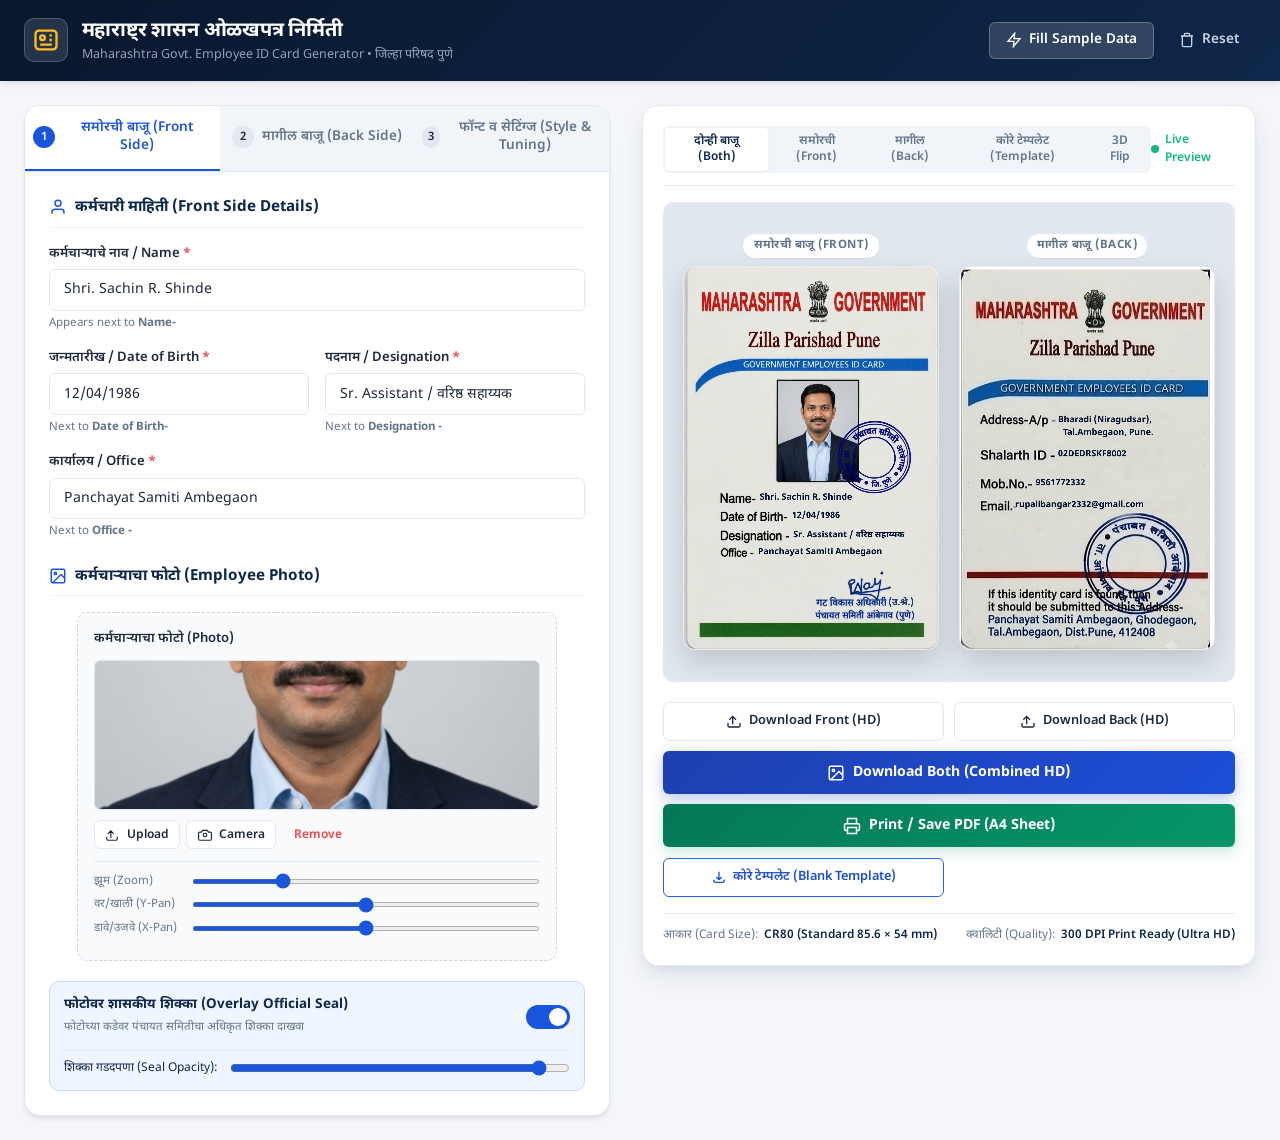
==== index.html @ cd735592 "Initial commit: Maharashtra Govt Employee ID Card Generator" ====
<!DOCTYPE html>
<html lang="mr">
<head>
  <meta charset="UTF-8">
  <meta name="viewport" content="width=device-width, initial-scale=1.0">
  <title>महाराष्ट्र शासन - ओळखपत्र जनरेटर | Maharashtra Govt ID Card Maker</title>
  <meta name="description" content="महाराष्ट्र शासन व जिल्हा परिषद पुणे कर्मचारी ओळखपत्र निर्मिती पोर्टल - Create, customize and print Maharashtra Government Employee ID Cards.">
  
  <!-- Google Fonts: Inter, Poppins, Noto Sans Devanagari -->
  <link rel="preconnect" href="https://fonts.googleapis.com">
  <link rel="preconnect" href="https://fonts.gstatic.com" crossorigin>
  <link href="https://fonts.googleapis.com/css2?family=Inter:wght@400;500;600;700&family=Noto+Sans+Devanagari:wght@400;500;600;700&family=Poppins:wght@500;600;700&family=Roboto:wght@400;500;700&display=swap" rel="stylesheet">
  
  <link rel="stylesheet" href="style.css?v=1027">
</head>
<body>
  <!-- Header / Navigation Bar -->
  <header class="app-header">
    <div class="header-container">
      <div class="brand">
        <div class="brand-emblem">
          <svg viewBox="0 0 24 24" width="28" height="28" fill="none" stroke="currentColor" stroke-width="2">
            <rect x="3" y="4" width="18" height="16" rx="3" />
            <circle cx="9" cy="10" r="2" />
            <path d="M15 8h2M15 12h2M7 16h10" />
          </svg>
        </div>
        <div class="brand-text">
          <h1>महाराष्ट्र शासन ओळखपत्र निर्मिती</h1>
          <span class="brand-subtitle">Maharashtra Govt. Employee ID Card Generator • जिल्हा परिषद पुणे</span>
        </div>
      </div>
      <div class="header-actions">
        <button id="btnFillSample" class="btn btn-secondary" title="नमुना माहिती भरा">
          <svg viewBox="0 0 24 24" width="16" height="16" fill="none" stroke="currentColor" stroke-width="2">
            <path d="M13 2L3 14h9l-1 8 10-12h-9l1-8z"/>
          </svg>
          <span>Fill Sample Data</span>
        </button>
        <button id="btnClearForm" class="btn btn-ghost" title="फॉर्म रिकामा करा">
          <svg viewBox="0 0 24 24" width="16" height="16" fill="none" stroke="currentColor" stroke-width="2">
            <path d="M3 6h18M19 6v14a2 2 0 01-2 2H7a2 2 0 01-2-2V6m3 0V4a2 2 0 012-2h4a2 2 0 012 2v2"/>
          </svg>
          <span>Reset</span>
        </button>
      </div>
    </div>
  </header>

  <!-- Main Workspace Layout -->
  <main class="main-layout">
    <!-- Left Column: Interactive Form Controls -->
    <section class="form-panel">
      <div class="form-container">
        
        <!-- Navigation Tabs for Form Sections -->
        <div class="tabs-nav">
          <button class="tab-btn active" data-tab="front-tab">
            <span class="tab-step">1</span>
            <span class="tab-label">समोरची बाजू (Front Side)</span>
          </button>
          <button class="tab-btn" data-tab="back-tab">
            <span class="tab-step">2</span>
            <span class="tab-label">मागील बाजू (Back Side)</span>
          </button>
          <button class="tab-btn" data-tab="style-tab">
            <span class="tab-step">3</span>
            <span class="tab-label">फॉन्ट व सेटिंग्ज (Style & Tuning)</span>
          </button>
        </div>

        <form id="idCardForm" autocomplete="off" onsubmit="return false;">
          
          <!-- TAB 1: FRONT SIDE DETAILS -->
          <div id="front-tab" class="tab-content active">
            <div class="section-card">
              <h3 class="section-title">
                <svg viewBox="0 0 24 24" width="18" height="18" fill="none" stroke="currentColor" stroke-width="2"><path d="M20 21v-2a4 4 0 00-4-4H8a4 4 0 00-4 4v2"/><circle cx="12" cy="7" r="4"/></svg>
                कर्मचारी माहिती (Front Side Details)
              </h3>
              
              <div class="form-group">
                <label for="employeeName">कर्मचाऱ्याचे नाव / Name <span class="required">*</span></label>
                <div class="input-wrapper">
                  <input type="text" id="employeeName" placeholder="उदा. Shri. Rajesh K. Patil किंवा श्री. राजेश के. पाटील" required>
                </div>
                <span class="help-text">Appears next to <strong>Name-</strong></span>
              </div>

              <div class="form-row">
                <div class="form-group col-half">
                  <label for="dob">जन्मतारीख / Date of Birth <span class="required">*</span></label>
                  <div class="input-wrapper">
                    <input type="text" id="dob" placeholder="उदा. 15/08/1985">
                  </div>
                  <span class="help-text">Next to <strong>Date of Birth-</strong></span>
                </div>
                <div class="form-group col-half">
                  <label for="designation">पदनाम / Designation <span class="required">*</span></label>
                  <div class="input-wrapper">
                    <input type="text" id="designation" list="designationList" placeholder="उदा. Sr. Assistant / वरिष्ठ सहाय्यक">
                    <datalist id="designationList">
                      <option value="Senior Assistant / वरिष्ठ सहाय्यक">
                      <option value="Junior Assistant / कनिष्ठ सहाय्यक">
                      <option value="Clerk-Typist / लिपिक-टंकलेखक">
                      <option value="Primary Teacher / प्राथमिक शिक्षक">
                      <option value="Headmaster / मुख्याध्यापक">
                      <option value="Gramsevak / ग्रामसेवक">
                      <option value="Extension Officer / विस्तार अधिकारी">
                      <option value="Kendrapramukh / केंद्रप्रमुख">
                      <option value="Health Worker / आरोग्य सेवक">
                      <option value="Peon / शिपाई">
                    </datalist>
                  </div>
                  <span class="help-text">Next to <strong>Designation -</strong></span>
                </div>
              </div>

              <div class="form-group">
                <label for="office">कार्यालय / Office <span class="required">*</span></label>
                <div class="input-wrapper">
                  <input type="text" id="office" list="officeList" placeholder="उदा. Panchayat Samiti Ambegaon">
                  <datalist id="officeList">
                    <option value="Panchayat Samiti Ambegaon">
                    <option value="पंचायत समिती आंबेगाव (पुणे)">
                    <option value="Zilla Parishad Pune">
                    <option value="जिल्हा परिषद पुणे">
                    <option value="Panchayat Samiti Junnar">
                    <option value="Panchayat Samiti Khed">
                    <option value="Panchayat Samiti Shirur">
                    <option value="Panchayat Samiti Haveli">
                    <option value="Panchayat Samiti Baramati">
                  </datalist>
                </div>
                <span class="help-text">Next to <strong>Office -</strong></span>
              </div>
            </div>

            <!-- Photo & Signature Upload Section -->
            <div class="section-card">
              <h3 class="section-title">
                <svg viewBox="0 0 24 24" width="18" height="18" fill="none" stroke="currentColor" stroke-width="2"><rect x="3" y="3" width="18" height="18" rx="2"/><circle cx="8.5" cy="8.5" r="1.5"/><path d="M21 15l-5-5L5 21"/></svg>
                कर्मचाऱ्याचा फोटो (Employee Photo)
              </h3>

              <div class="media-grid single-item">
                <!-- Employee Photo -->
                <div class="media-box">
                  <div class="media-label">कर्मचाऱ्याचा फोटो (Photo)</div>
                  <div class="photo-preview-box" id="photoDropArea">
                    <img id="photoPreviewImg" src="assets/sample_photo.jpg" alt="Preview Photo">
                    <div class="photo-overlay-prompt">
                      <span>क्लिक करा किंवा फोटो ड्रॅग करा</span>
                    </div>
                  </div>
                  <input type="file" id="photoInput" accept="image/*" class="file-input-hidden">
                  
                  <div class="photo-action-buttons">
                    <button type="button" class="btn btn-xs btn-outline" id="btnUploadPhoto">
                      <svg viewBox="0 0 24 24" width="14" height="14" fill="none" stroke="currentColor" stroke-width="2"><path d="M21 15v4a2 2 0 01-2 2H5a2 2 0 01-2-2v-4m12-5l-5-5-5 5m5-5v12"/></svg>
                      Upload
                    </button>
                    <button type="button" class="btn btn-xs btn-outline" id="btnWebcam">
                      <svg viewBox="0 0 24 24" width="14" height="14" fill="none" stroke="currentColor" stroke-width="2"><circle cx="12" cy="12" r="3"/><path d="M3 7h3l2-3h8l2 3h3a2 2 0 012 2v10a2 2 0 01-2 2H3a2 2 0 01-2-2V9a2 2 0 012-2z"/></svg>
                      Camera
                    </button>
                    <button type="button" class="btn btn-xs btn-ghost text-danger" id="btnRemovePhoto">Remove</button>
                  </div>

                  <!-- Photo Adjustment Controls -->
                  <div class="photo-controls">
                    <div class="control-row">
                      <span class="control-label">झूम (Zoom)</span>
                      <input type="range" id="photoScale" min="0.5" max="2.5" step="0.05" value="1">
                    </div>
                    <div class="control-row">
                      <span class="control-label">वर/खाली (Y-Pan)</span>
                      <input type="range" id="photoOffsetY" min="-80" max="80" step="1" value="0">
                    </div>
                    <div class="control-row">
                      <span class="control-label">डावे/उजवे (X-Pan)</span>
                      <input type="range" id="photoOffsetX" min="-80" max="80" step="1" value="0">
                    </div>
                  </div>
                </div>

                <!-- Hidden Employee Signature Box (Disabled per user requirement) -->
                <div class="media-box" id="sigMediaBox" style="display: none;">
                  <div class="media-label">कर्मचाऱ्याची स्वाक्षरी (Signature)</div>
                  <div class="sig-mode-switch">
                    <button type="button" class="sig-mode-btn active" data-sig-mode="draw">हस्ताक्षर काढा (Draw)</button>
                    <button type="button" class="sig-mode-btn" data-sig-mode="upload">फाइल अपलोड (Upload)</button>
                  </div>
                  <div id="sigDrawContainer" class="sig-container">
                    <canvas id="sigCanvas" width="240" height="90"></canvas>
                    <div class="sig-tools">
                      <button type="button" class="btn btn-xs btn-ghost" id="btnClearSig">Clear</button>
                      <div class="color-dots">
                        <button type="button" class="color-dot active" data-color="#00186b" style="background:#00186b" title="Blue Ink"></button>
                        <button type="button" class="color-dot" data-color="#000000" style="background:#000000" title="Black Ink"></button>
                      </div>
                    </div>
                  </div>
                  <div id="sigUploadContainer" class="sig-container" style="display: none;">
                    <div class="sig-upload-box" id="sigDropArea">
                      <img id="sigPreviewImg" src="" alt="Signature Preview">
                      <span id="sigUploadPrompt">स्वाक्षरी फोटो निवडा</span>
                    </div>
                    <input type="file" id="sigInput" accept="image/*" class="file-input-hidden">
                    <button type="button" class="btn btn-xs btn-outline btn-full" id="btnUploadSigFile">फाइल निवडा</button>
                    <label style="display:flex;align-items:center;gap:6px;font-size:0.75rem;margin-top:6px;cursor:pointer;">
                      <input type="checkbox" id="removeSigBg" checked>
                      <span>पांढरी पार्श्वभूमी काढा (Transparent Ink)</span>
                    </label>
                  </div>
                </div>
              </div>

              <!-- Official Stamp Overlay Control -->
              <div class="stamp-toggle-card">
                <div class="switch-row">
                  <div class="switch-info">
                    <strong>फोटोवर शासकीय शिक्का (Overlay Official Seal)</strong>
                    <span>फोटोच्या कडेवर पंचायत समितीचा अधिकृत शिक्का दाखवा</span>
                  </div>
                  <label class="switch">
                    <input type="checkbox" id="toggleStamp" checked>
                    <span class="slider round"></span>
                  </label>
                </div>
                <div class="stamp-opacity-row" id="stampOpacityRow">
                  <span>शिक्का गडदपणा (Seal Opacity):</span>
                  <input type="range" id="stampOpacity" min="0.3" max="1" step="0.05" value="0.95">
                </div>
              </div>

            </div>
          </div>

          <!-- TAB 2: BACK SIDE DETAILS -->
          <div id="back-tab" class="tab-content">
            <div class="section-card">
              <h3 class="section-title">
                <svg viewBox="0 0 24 24" width="18" height="18" fill="none" stroke="currentColor" stroke-width="2"><path d="M21 10c0 7-9 13-9 13s-9-6-9-13a9 9 0 0118 0z"/><circle cx="12" cy="10" r="3"/></svg>
                मागील बाजूची माहिती (Back Side Details)
              </h3>

              <div class="form-group">
                <label for="addressLine1">पत्ता ओळ १ / Address Line 1 <span class="required">*</span></label>
                <div class="input-wrapper">
                  <input type="text" id="addressLine1" placeholder="उदा. Bharadi (Niragudsar),">
                </div>
                <span class="help-text">Placed next to <strong>Address-A/p -</strong></span>
              </div>

              <div class="form-group">
                <label for="addressLine2">पत्ता ओळ २ / Address Line 2 (Optional)</label>
                <div class="input-wrapper">
                  <input type="text" id="addressLine2" placeholder="उदा. Tal.Ambegaon, Pune.">
                </div>
                <span class="help-text">Second line under address</span>
              </div>

              <div class="form-group">
                <label for="shalarthId">शालार्थ आयडी / Shalarth ID <span class="required">*</span></label>
                <div class="input-wrapper">
                  <input type="text" id="shalarthId" placeholder="उदा. DTEZP001234 किंवा 02EDU01923" style="text-transform:uppercase;">
                </div>
                <span class="help-text">Placed next to <strong>Shalarth ID -</strong></span>
              </div>

              <div class="form-row">
                <div class="form-group col-half">
                  <label for="mobileNo">मोबाईल क्रमांक / Mob. No. <span class="required">*</span></label>
                  <div class="input-wrapper">
                    <input type="tel" id="mobileNo" placeholder="उदा. 9876543210" maxlength="15">
                  </div>
                  <span class="help-text">Placed next to <strong>Mob.No.-</strong></span>
                </div>
                <div class="form-group col-half">
                  <label for="email">ई-मेल आयडी / Email <span class="required">*</span></label>
                  <div class="input-wrapper">
                    <input type="email" id="email" placeholder="उदा. rajesh.patil@zp.gov.in">
                  </div>
                  <span class="help-text">Placed next to <strong>Email.-</strong></span>
                </div>
              </div>

              <div class="info-alert">
                <svg viewBox="0 0 24 24" width="18" height="18" fill="none" stroke="currentColor" stroke-width="2"><circle cx="12" cy="12" r="10"/><path d="M12 16v-4m0-4h.01"/></svg>
                <div>
                  <strong>टीप (Notice):</strong> खालील पत्ता मूळ टेम्पलेटवर आधीपासून छापलेला आहे:
                  <div class="sub-text">"Panchayat Samiti Ambegaon, Ghodegaon, Tal.Ambegaon, Dist.Pune, 412408"</div>
                </div>
              </div>
            </div>
          </div>

          <!-- TAB 3: STYLING & POSITION TUNING -->
          <div id="style-tab" class="tab-content">
            <div class="section-card">
              <h3 class="section-title">
                <svg viewBox="0 0 24 24" width="18" height="18" fill="none" stroke="currentColor" stroke-width="2"><path d="M12 20h9M16.5 3.5a2.121 2.121 0 013 3L7 19l-4 1 1-4L16.5 3.5z"/></svg>
                अक्षर व फॉन्ट सेटिंग्ज (Typography & Styling)
              </h3>

              <div class="form-row">
                <div class="form-group col-half">
                  <label for="fontFamilySelect">फॉन्ट (Font Family)</label>
                  <select id="fontFamilySelect">
                    <option value="'Noto Sans Devanagari', Arial, sans-serif" selected>Noto Sans Devanagari (सर्वोत्तम मराठी/इंग्रजी)</option>
                    <option value="Arial, sans-serif">Arial (इंग्रजी)</option>
                    <option value="'Roboto', sans-serif">Roboto (स्वच्छ व आधुनिक)</option>
                    <option value="'Poppins', sans-serif">Poppins (ठळक व सुबक)</option>
                  </select>
                </div>
                <div class="form-group col-half">
                  <label for="fontWeightSelect">फॉन्ट जाडी (Font Weight)</label>
                  <select id="fontWeightSelect">
                    <option value="bold" selected>Bold (ठळक - 700)</option>
                    <option value="600">Semi-Bold (मध्यम - 600)</option>
                    <option value="normal">Normal (सामान्य - 400)</option>
                  </select>
                </div>
              </div>

              <div class="form-row">
                <div class="form-group col-half">
                  <label for="textColor">मजकुराचा रंग (Text Color)</label>
                  <div class="color-picker-group">
                    <input type="color" id="textColor" value="#051433">
                    <div class="quick-colors">
                      <button type="button" class="btn-color-preset" data-color="#000000" style="background:#000000" title="Jet Black"></button>
                      <button type="button" class="btn-color-preset" data-color="#051433" style="background:#051433" title="Deep Official Navy"></button>
                      <button type="button" class="btn-color-preset" data-color="#003366" style="background:#003366" title="Dark Blue"></button>
                    </div>
                  </div>
                </div>
                <div class="form-group col-half">
                  <label for="globalFontSize">फॉन्ट आकार (Font Size)</label>
                  <div class="range-display-wrapper">
                    <input type="range" id="globalFontSize" min="24" max="48" step="1" value="35">
                    <span id="fontSizeDisplay">35px</span>
                  </div>
                </div>
              </div>
            </div>

            <!-- Fine-tune text coordinate offsets -->
            <div class="section-card">
              <h3 class="section-title">
                <svg viewBox="0 0 24 24" width="18" height="18" fill="none" stroke="currentColor" stroke-width="2"><path d="M5 9l-3 3 3 3M9 5l3-3 3 3M15 19l-3 3-3-3M19 9l3 3-3 3M2 12h20M12 2v20"/></svg>
                अचूक जागा जुळवणी (Fine-Tune Offsets)
              </h3>
              <p class="section-desc">समोरची बाजू (Front Side Positions):</p>
              
              <div class="tuning-grid">
                <div class="tuning-item">
                  <span class="tuning-label">नाव (Name) X / Y:</span>
                  <div class="tuning-sliders">
                    <input type="range" id="offset_name_x" min="200" max="420" value="305" title="X Position">
                    <input type="range" id="offset_name_y" min="880" max="980" value="928" title="Y Position">
                  </div>
                </div>
                <div class="tuning-item">
                  <span class="tuning-label">जन्मतारीख (DOB) X / Y:</span>
                  <div class="tuning-sliders">
                    <input type="range" id="offset_dob_x" min="340" max="520" value="435" title="X Position">
                    <input type="range" id="offset_dob_y" min="950" max="1050" value="1001" title="Y Position">
                  </div>
                </div>
                <div class="tuning-item">
                  <span class="tuning-label">पदनाम (Designation) X / Y:</span>
                  <div class="tuning-sliders">
                    <input type="range" id="offset_desig_x" min="340" max="520" value="440" title="X Position">
                    <input type="range" id="offset_desig_y" min="1030" max="1130" value="1079" title="Y Position">
                  </div>
                </div>
                <div class="tuning-item">
                  <span class="tuning-label">कार्यालय (Office) X / Y:</span>
                  <div class="tuning-sliders">
                    <input type="range" id="offset_office_x" min="200" max="420" value="298" title="X Position">
                    <input type="range" id="offset_office_y" min="1100" max="1200" value="1147" title="Y Position">
                  </div>
                </div>
              </div>

              <p class="section-desc" style="margin-top: 1rem;">मागील बाजू (Back Side Positions):</p>
              <div class="tuning-grid">
                <div class="tuning-item">
                  <span class="tuning-label">पत्ता १ (Addr 1) X / Y:</span>
                  <div class="tuning-sliders">
                    <input type="range" id="offset_addr1_x" min="300" max="500" value="395" title="X Position">
                    <input type="range" id="offset_addr1_y" min="550" max="670" value="617" title="Y Position">
                  </div>
                </div>
                <div class="tuning-item">
                  <span class="tuning-label">पत्ता २ (Addr 2) X / Y:</span>
                  <div class="tuning-sliders">
                    <input type="range" id="offset_addr2_x" min="300" max="500" value="415" title="X Position">
                    <input type="range" id="offset_addr2_y" min="610" max="730" value="668" title="Y Position">
                  </div>
                </div>
                <div class="tuning-item">
                  <span class="tuning-label">शालार्थ आयडी (Shalarth) X / Y:</span>
                  <div class="tuning-sliders">
                    <input type="range" id="offset_shalarth_x" min="300" max="500" value="395" title="X Position">
                    <input type="range" id="offset_shalarth_y" min="700" max="820" value="754" title="Y Position">
                  </div>
                </div>
                <div class="tuning-item">
                  <span class="tuning-label">मोबाईल (Mobile) X / Y:</span>
                  <div class="tuning-sliders">
                    <input type="range" id="offset_mobile_x" min="220" max="400" value="305" title="X Position">
                    <input type="range" id="offset_mobile_y" min="820" max="920" value="870" title="Y Position">
                  </div>
                </div>
                <div class="tuning-item">
                  <span class="tuning-label">ई-मेल (Email) X / Y:</span>
                  <div class="tuning-sliders">
                    <input type="range" id="offset_email_x" min="150" max="320" value="222" title="X Position">
                    <input type="range" id="offset_email_y" min="900" max="1010" value="958" title="Y Position">
                  </div>
                </div>
              </div>

              <div class="btn-row-right">
                <button type="button" class="btn btn-xs btn-ghost" id="btnResetOffsets">Reset All Offsets</button>
              </div>
            </div>

          </div>

        </form>

      </div>
    </section>

    <!-- Right Column: Live Interactive Card Preview & Download Actions -->
    <section class="preview-panel">
      <div class="preview-sticky-wrapper">
        
        <!-- Preview Navigation Toolbar -->
        <div class="preview-toolbar">
          <div class="view-switch-tabs">
            <button class="view-tab-btn active" data-view="both">दोन्ही बाजू (Both)</button>
            <button class="view-tab-btn" data-view="front">समोरची (Front)</button>
            <button class="view-tab-btn" data-view="back">मागील (Back)</button>
            <button class="view-tab-btn" data-view="template">कोरे टेम्पलेट (Template)</button>
            <button class="view-tab-btn" data-view="flip">3D Flip</button>
          </div>
          <div class="live-indicator">
            <span class="live-pulse"></span>
            <span>Live Preview</span>
          </div>
        </div>

        <!-- Card Preview Display Area -->
        <div class="card-display-area" id="cardDisplayArea">
          
          <!-- View 1: Both Cards Side by Side -->
          <div class="view-container both-cards active" id="viewBoth">
            <!-- Front Card Preview Wrapper -->
            <div class="id-card-wrapper">
              <div class="card-header-badge">समोरची बाजू (FRONT)</div>
              <div class="card-canvas-box">
                <canvas id="frontCanvas" width="1024" height="1535"></canvas>
              </div>
            </div>

            <!-- Back Card Preview Wrapper -->
            <div class="id-card-wrapper">
              <div class="card-header-badge">मागील बाजू (BACK)</div>
              <div class="card-canvas-box">
                <canvas id="backCanvas" width="1024" height="1535"></canvas>
              </div>
            </div>
          </div>

          <!-- View 2: Blank Template Preview -->
          <div class="view-container single-card" id="viewTemplate" style="display: none;">
            <div class="id-card-wrapper">
              <div class="card-header-badge">कोरे HD टेम्पलेट (BLANK FRONT TEMPLATE)</div>
              <div class="card-canvas-box">
                <canvas id="templateCanvas" width="1024" height="1535"></canvas>
              </div>
            </div>
          </div>

          <!-- View 3: 3D Flip Card Container -->
          <div class="flip-card-container" id="flipContainer" style="display: none;">
            <div class="flip-hint">कार्ड फिरवण्यासाठी क्लिक करा (Click card to flip)</div>
            <div class="flip-card-inner" id="flipCardInner">
              <div class="flip-card-front">
                <canvas id="flipFrontCanvas" width="1024" height="1535"></canvas>
              </div>
              <div class="flip-card-back">
                <canvas id="flipBackCanvas" width="1024" height="1535"></canvas>
              </div>
            </div>
          </div>

        </div>

        <!-- Download & Print Action Buttons Bar -->
        <div class="export-actions-bar">
          <div class="action-btn-group">
            <button id="btnDownloadFront" class="btn btn-action" title="समोरची बाजू डाऊनलोड करा">
              <svg viewBox="0 0 24 24" width="16" height="16" fill="none" stroke="currentColor" stroke-width="2"><path d="M21 15v4a2 2 0 01-2 2H5a2 2 0 01-2-2v-4m12-5l-5-5-5 5m5-5v12"/></svg>
              <span>Download Front (HD)</span>
            </button>
            <button id="btnDownloadBack" class="btn btn-action" title="मागील बाजू डाऊनलोड करा">
              <svg viewBox="0 0 24 24" width="16" height="16" fill="none" stroke="currentColor" stroke-width="2"><path d="M21 15v4a2 2 0 01-2 2H5a2 2 0 01-2-2v-4m12-5l-5-5-5 5m5-5v12"/></svg>
              <span>Download Back (HD)</span>
            </button>
            <button id="btnDownloadCombined" class="btn btn-action-primary" title="दोन्ही बाजू एकत्र डाऊनलोड करा">
              <svg viewBox="0 0 24 24" width="18" height="18" fill="none" stroke="currentColor" stroke-width="2"><rect x="3" y="3" width="18" height="18" rx="2"/><circle cx="8.5" cy="8.5" r="1.5"/><path d="M21 15l-5-5L5 21"/></svg>
              <span>Download Both (Combined HD)</span>
            </button>
            <button id="btnPrintCard" class="btn btn-action-print" title="प्रिंट किंवा PDF म्हणून सेव्ह करा">
              <svg viewBox="0 0 24 24" width="18" height="18" fill="none" stroke="currentColor" stroke-width="2"><path d="M6 9V2h12v7M6 18H4a2 2 0 01-2-2v-5a2 2 0 012-2h16a2 2 0 012 2v5a2 2 0 01-2 2h-2"/><rect x="6" y="14" width="12" height="8"/></svg>
              <span>Print / Save PDF (A4 Sheet)</span>
            </button>
            <button id="btnDownloadBlankTemplate" class="btn btn-action" style="border: 1.5px solid #2563eb; color: #1d4ed8; font-weight: 600;" title="कोरे HD टेम्पलेट डाऊनलोड करा">
              <svg viewBox="0 0 24 24" width="16" height="16" fill="none" stroke="currentColor" stroke-width="2"><path d="M4 16v1a3 3 0 003 3h10a3 3 0 003-3v-1m-4-4l-4 4m0 0l-4-4m4 4V4"/></svg>
              <span>कोरे टेम्पलेट (Blank Template)</span>
            </button>
          </div>
        </div>

        <!-- Specifications & Size Badge -->
        <div class="card-specs-bar">
          <div class="spec-item">
            <span class="spec-label">आकार (Card Size):</span>
            <span class="spec-val">CR80 (Standard 85.6 × 54 mm)</span>
          </div>
          <div class="spec-item">
            <span class="spec-label">क्वालिटी (Quality):</span>
            <span class="spec-val">300 DPI Print Ready (Ultra HD)</span>
          </div>
        </div>

      </div>
    </section>
  </main>

  <!-- Camera Modal for Snapping Live Webcam Photo -->
  <div class="modal" id="webcamModal">
    <div class="modal-dialog">
      <div class="modal-header">
        <h3>कॅमेऱ्यातून फोटो काढा (Capture Photo)</h3>
        <button type="button" class="btn-close" id="btnCloseCamera">&times;</button>
      </div>
      <div class="modal-body">
        <div class="webcam-viewport">
          <video id="webcamVideo" autoplay playsinline></video>
          <div class="webcam-crop-guide"></div>
        </div>
      </div>
      <div class="modal-footer">
        <button type="button" class="btn btn-secondary" id="btnCancelCamera">रद्द करा</button>
        <button type="button" class="btn btn-primary" id="btnCaptureSnap">
          <svg viewBox="0 0 24 24" width="16" height="16" fill="none" stroke="currentColor" stroke-width="2"><circle cx="12" cy="12" r="3"/><path d="M3 7h3l2-3h8l2 3h3a2 2 0 012 2v10a2 2 0 01-2 2H3a2 2 0 01-2-2V9a2 2 0 012-2z"/></svg>
          फोटो काढा (Capture)
        </button>
      </div>
    </div>
  </div>

  <!-- Print Sheet Layout (Hidden on Screen, Visible on Print) -->
  <div class="print-sheet-container" id="printSheet">
    <div class="print-page-guide">
      <div class="print-instruction">
        MAHARASHTRA GOVERNMENT - ZILLA PARISHAD PUNE EMPLOYEE ID CARD
      </div>
      <div class="print-cards-grid">
        <div class="print-card-box">
          <div class="cut-corner top-left"></div>
          <div class="cut-corner top-right"></div>
          <div class="cut-corner btm-left"></div>
          <div class="cut-corner btm-right"></div>
          <img id="printFrontImg" alt="Front ID Card">
          <div class="print-side-caption">FRONT SIDE (समोरची बाजू)</div>
        </div>
        <div class="print-card-box">
          <div class="cut-corner top-left"></div>
          <div class="cut-corner top-right"></div>
          <div class="cut-corner btm-left"></div>
          <div class="cut-corner btm-right"></div>
          <img id="printBackImg" alt="Back ID Card">
          <div class="print-side-caption">BACK SIDE (मागील बाजू)</div>
        </div>
      </div>
      <div class="print-footer-note">
        Cut along the guides and fold or laminate for standard CR80 PVC / card size (85.6mm × 54mm).
      </div>
    </div>
  </div>

  <!-- Toast Notification Container -->
  <div class="toast-container" id="toastContainer"></div>

  <!-- Application Logic -->
  <script src="app.js?v=1027"></script>
</body>
</html>
---- style.css ----
/* ==========================================================================
   MAHARASHTRA GOVERNMENT ID CARD GENERATOR - MODERN DESIGN SYSTEM & STYLES
   ========================================================================== */

:root {
  /* Color Palette */
  --primary-navy: #0f274a;
  --primary-navy-dark: #09172d;
  --primary-blue: #1a56db;
  --primary-blue-hover: #1447bd;
  --accent-gold: #f59e0b;
  --accent-green: #10b981;
  --accent-red: #ef4444;

  /* Neutrals & Surfaces */
  --bg-app: #f4f6fa;
  --bg-card: #ffffff;
  --bg-card-subtle: #f8fafc;
  --bg-input: #ffffff;
  --border-subtle: #e2e8f0;
  --border-focus: #3b82f6;

  /* Typography */
  --text-main: #1e293b;
  --text-muted: #64748b;
  --text-light: #94a3b8;
  --text-inverse: #ffffff;
  --font-sans: 'Inter', -apple-system, BlinkMacSystemFont, 'Segoe UI', Roboto, sans-serif;
  --font-marathi: 'Noto Sans Devanagari', 'Inter', sans-serif;

  /* Shadows & Elevation */
  --shadow-sm: 0 1px 2px 0 rgba(0, 0, 0, 0.05);
  --shadow-md: 0 4px 6px -1px rgba(0, 0, 0, 0.08), 0 2px 4px -2px rgba(0, 0, 0, 0.05);
  --shadow-lg: 0 10px 25px -3px rgba(15, 39, 74, 0.12), 0 4px 10px -4px rgba(15, 39, 74, 0.07);
  --shadow-card: 0 12px 30px rgba(0, 0, 0, 0.16);

  /* Radius */
  --radius-sm: 6px;
  --radius-md: 10px;
  --radius-lg: 16px;
  --radius-full: 9999px;

  /* Transitions */
  --transition-fast: 150ms cubic-bezier(0.4, 0, 0.2, 1);
  --transition-smooth: 250ms cubic-bezier(0.4, 0, 0.2, 1);
}

/* Base Resets */
*, *::before, *::after {
  box-sizing: border-box;
  margin: 0;
  padding: 0;
}

body {
  font-family: var(--font-marathi);
  background-color: var(--bg-app);
  color: var(--text-main);
  line-height: 1.5;
  min-height: 100vh;
  -webkit-font-smoothing: antialiased;
}

/* ==========================================================================
   HEADER SECTION
   ========================================================================== */
.app-header {
  background: linear-gradient(135deg, var(--primary-navy-dark) 0%, var(--primary-navy) 100%);
  color: var(--text-inverse);
  padding: 1rem 1.5rem;
  box-shadow: var(--shadow-md);
  position: sticky;
  top: 0;
  z-index: 100;
}

.header-container {
  max-width: 1440px;
  margin: 0 auto;
  display: flex;
  align-items: center;
  justify-content: space-between;
  gap: 1rem;
}

.brand {
  display: flex;
  align-items: center;
  gap: 0.85rem;
}

.brand-emblem {
  width: 44px;
  height: 44px;
  background: rgba(255, 255, 255, 0.12);
  border: 1px solid rgba(255, 255, 255, 0.2);
  border-radius: var(--radius-md);
  display: flex;
  align-items: center;
  justify-content: center;
  color: #fbbf24;
  backdrop-filter: blur(8px);
}

.brand-text h1 {
  font-size: 1.25rem;
  font-weight: 700;
  letter-spacing: -0.01em;
  color: #ffffff;
}

.brand-subtitle {
  font-size: 0.78rem;
  color: #94a3b8;
  display: block;
}

.header-actions {
  display: flex;
  align-items: center;
  gap: 0.5rem;
}

/* ==========================================================================
   BUTTONS & BADGES
   ========================================================================== */
.btn {
  display: inline-flex;
  align-items: center;
  justify-content: center;
  gap: 0.45rem;
  font-family: inherit;
  font-size: 0.85rem;
  font-weight: 600;
  padding: 0.55rem 1rem;
  border-radius: var(--radius-sm);
  border: 1px solid transparent;
  cursor: pointer;
  transition: all var(--transition-fast);
  white-space: nowrap;
}

.btn-primary {
  background: var(--primary-blue);
  color: white;
}
.btn-primary:hover {
  background: var(--primary-blue-hover);
  box-shadow: 0 4px 12px rgba(26, 86, 219, 0.35);
}

.btn-secondary {
  background: rgba(255, 255, 255, 0.15);
  color: white;
  border: 1px solid rgba(255, 255, 255, 0.25);
}
.btn-secondary:hover {
  background: rgba(255, 255, 255, 0.25);
}

.btn-ghost {
  background: transparent;
  color: #cbd5e1;
}
.btn-ghost:hover {
  background: rgba(255, 255, 255, 0.1);
  color: white;
}

.btn-outline {
  background: white;
  color: var(--text-main);
  border: 1px solid var(--border-subtle);
}
.btn-outline:hover {
  background: var(--bg-card-subtle);
  border-color: #cbd5e1;
}

.btn-xs {
  font-size: 0.75rem;
  padding: 0.35rem 0.65rem;
}

.btn-full {
  width: 100%;
}

.text-danger {
  color: var(--accent-red) !important;
}

/* ==========================================================================
   MAIN DUAL-PANEL LAYOUT
   ========================================================================== */
.main-layout {
  max-width: 1440px;
  margin: 1.5rem auto;
  padding: 0 1.5rem;
  display: grid;
  grid-template-columns: 1.15fr 1fr;
  gap: 2rem;
  align-items: start;
}

/* ==========================================================================
   LEFT PANEL: FORM CONTAINER
   ========================================================================== */
.form-panel {
  background: var(--bg-card);
  border-radius: var(--radius-lg);
  box-shadow: var(--shadow-md);
  border: 1px solid var(--border-subtle);
  overflow: hidden;
}

/* Tabs Navigation */
.tabs-nav {
  display: flex;
  background: #f1f5f9;
  border-bottom: 1px solid var(--border-subtle);
}

.tab-btn {
  flex: 1;
  display: flex;
  align-items: center;
  justify-content: center;
  gap: 0.5rem;
  padding: 0.85rem 0.5rem;
  border: none;
  background: transparent;
  cursor: pointer;
  font-family: inherit;
  font-size: 0.85rem;
  font-weight: 600;
  color: var(--text-muted);
  border-bottom: 2px solid transparent;
  transition: all var(--transition-fast);
}

.tab-step {
  display: inline-flex;
  align-items: center;
  justify-content: center;
  width: 22px;
  height: 22px;
  border-radius: var(--radius-full);
  background: #e2e8f0;
  font-size: 0.72rem;
  color: var(--text-main);
}

.tab-btn.active {
  background: white;
  color: var(--primary-blue);
  border-bottom-color: var(--primary-blue);
}

.tab-btn.active .tab-step {
  background: var(--primary-blue);
  color: white;
}

/* Tab Content Visibility */
.tab-content {
  display: none;
  padding: 1.5rem;
}

.tab-content.active {
  display: block;
}

/* Section Cards within Form */
.section-card {
  margin-bottom: 1.5rem;
}
.section-card:last-child {
  margin-bottom: 0;
}

.section-title {
  font-size: 0.95rem;
  font-weight: 700;
  color: var(--primary-navy);
  display: flex;
  align-items: center;
  gap: 0.5rem;
  margin-bottom: 1rem;
  padding-bottom: 0.5rem;
  border-bottom: 1px solid #f1f5f9;
}

.section-title svg {
  color: var(--primary-blue);
}

.section-desc {
  font-size: 0.8rem;
  color: var(--text-muted);
  margin-bottom: 0.75rem;
}

/* Form Groups & Inputs */
.form-group {
  margin-bottom: 1rem;
}

.form-group label {
  display: block;
  font-size: 0.82rem;
  font-weight: 600;
  color: var(--text-main);
  margin-bottom: 0.35rem;
}

.form-group .required {
  color: var(--accent-red);
}

.form-row {
  display: flex;
  gap: 1rem;
}

.col-half {
  flex: 1;
}

.input-wrapper input,
.input-wrapper select,
.form-group select {
  width: 100%;
  padding: 0.65rem 0.85rem;
  font-family: inherit;
  font-size: 0.88rem;
  color: var(--text-main);
  background-color: var(--bg-input);
  border: 1.5px solid var(--border-subtle);
  border-radius: var(--radius-sm);
  outline: none;
  transition: all var(--transition-fast);
}

.input-wrapper input:focus,
.input-wrapper select:focus,
.form-group select:focus {
  border-color: var(--border-focus);
  box-shadow: 0 0 0 3px rgba(59, 130, 246, 0.15);
}

.help-text {
  display: block;
  font-size: 0.72rem;
  color: var(--text-muted);
  margin-top: 0.25rem;
}

/* ==========================================================================
   PHOTO & SIGNATURE MEDIA SECTION
   ========================================================================== */
.media-grid {
  display: grid;
  grid-template-columns: 1fr 1fr;
  gap: 1rem;
  margin-bottom: 1.25rem;
}

.media-grid.single-item {
  grid-template-columns: 1fr;
  max-width: 480px;
  margin: 0 auto 1.25rem auto;
}

.media-box {
  background: var(--bg-card-subtle);
  border: 1px dashed #cbd5e1;
  border-radius: var(--radius-md);
  padding: 1rem;
  display: flex;
  flex-direction: column;
}

.media-label {
  font-size: 0.82rem;
  font-weight: 600;
  color: var(--text-main);
  margin-bottom: 0.65rem;
}

/* Photo Preview Box */
.photo-preview-box {
  width: 100%;
  height: 150px;
  background: #ffffff;
  border: 1px solid var(--border-subtle);
  border-radius: var(--radius-sm);
  overflow: hidden;
  position: relative;
  display: flex;
  align-items: center;
  justify-content: center;
  cursor: pointer;
}

.photo-preview-box img {
  width: 100%;
  height: 100%;
  object-fit: cover;
  transition: transform var(--transition-fast);
}

.photo-overlay-prompt {
  position: absolute;
  inset: 0;
  background: rgba(0, 0, 0, 0.5);
  color: white;
  display: flex;
  align-items: center;
  justify-content: center;
  font-size: 0.72rem;
  text-align: center;
  padding: 0.5rem;
  opacity: 0;
  transition: opacity var(--transition-fast);
}

.photo-preview-box:hover .photo-overlay-prompt {
  opacity: 1;
}

.file-input-hidden {
  display: none;
}

.photo-action-buttons {
  display: flex;
  gap: 0.4rem;
  margin-top: 0.65rem;
}

.photo-controls {
  margin-top: 0.75rem;
  padding-top: 0.65rem;
  border-top: 1px solid #e2e8f0;
}

.control-row {
  display: flex;
  align-items: center;
  justify-content: space-between;
  gap: 0.5rem;
  margin-bottom: 0.4rem;
}

.control-label {
  font-size: 0.72rem;
  color: var(--text-muted);
  width: 90px;
}

.control-row input[type="range"] {
  flex: 1;
  height: 5px;
  accent-color: var(--primary-blue);
}

/* Signature Box & Mode Switch */
.sig-mode-switch {
  display: flex;
  background: #e2e8f0;
  border-radius: var(--radius-sm);
  padding: 2px;
  margin-bottom: 0.6rem;
}

.sig-mode-btn {
  flex: 1;
  font-size: 0.7rem;
  font-weight: 600;
  font-family: inherit;
  padding: 0.35rem;
  border: none;
  background: transparent;
  cursor: pointer;
  border-radius: 4px;
  color: var(--text-muted);
}

.sig-mode-btn.active {
  background: white;
  color: var(--primary-navy);
  box-shadow: var(--shadow-sm);
}

.sig-container {
  background: white;
  border: 1px solid var(--border-subtle);
  border-radius: var(--radius-sm);
  padding: 0.25rem;
  position: relative;
}

#sigCanvas {
  width: 100%;
  height: 90px;
  background: #ffffff;
  display: block;
  cursor: crosshair;
  touch-action: none;
}

.sig-tools {
  display: flex;
  align-items: center;
  justify-content: space-between;
  padding: 0.3rem 0.4rem 0;
  border-top: 1px solid #f1f5f9;
}

.color-dots {
  display: flex;
  gap: 0.35rem;
}

.color-dot {
  width: 16px;
  height: 16px;
  border-radius: 50%;
  border: 2px solid transparent;
  cursor: pointer;
}

.color-dot.active {
  border-color: #3b82f6;
  transform: scale(1.15);
}

.sig-upload-box {
  height: 90px;
  display: flex;
  flex-direction: column;
  align-items: center;
  justify-content: center;
  cursor: pointer;
  padding: 0.5rem;
}

.sig-upload-box img {
  max-width: 100%;
  max-height: 70px;
  object-fit: contain;
}

/* Stamp Toggle Card */
.stamp-toggle-card {
  background: #eff6ff;
  border: 1px solid #bfdbfe;
  border-radius: var(--radius-md);
  padding: 0.85rem;
}

.switch-row {
  display: flex;
  align-items: center;
  justify-content: space-between;
  gap: 1rem;
}

.switch-info strong {
  display: block;
  font-size: 0.84rem;
  color: var(--primary-navy);
}

.switch-info span {
  font-size: 0.72rem;
  color: var(--text-muted);
}

/* Switch Toggle Styling */
.switch {
  position: relative;
  display: inline-block;
  width: 44px;
  height: 24px;
  flex-shrink: 0;
}

.switch input {
  opacity: 0;
  width: 0;
  height: 0;
}

.slider {
  position: absolute;
  cursor: pointer;
  top: 0;
  left: 0;
  right: 0;
  bottom: 0;
  background-color: #cbd5e1;
  transition: .3s;
}

.slider:before {
  position: absolute;
  content: "";
  height: 18px;
  width: 18px;
  left: 3px;
  bottom: 3px;
  background-color: white;
  transition: .3s;
}

input:checked + .slider {
  background-color: var(--primary-blue);
}

input:checked + .slider:before {
  transform: translateX(20px);
}

.slider.round {
  border-radius: 34px;
}

.slider.round:before {
  border-radius: 50%;
}

.stamp-opacity-row {
  display: flex;
  align-items: center;
  gap: 0.75rem;
  margin-top: 0.65rem;
  padding-top: 0.5rem;
  border-top: 1px solid #dbeafe;
  font-size: 0.75rem;
  color: var(--primary-navy);
}

.stamp-opacity-row input[type="range"] {
  flex: 1;
  accent-color: var(--primary-blue);
}

/* Info Alert */
.info-alert {
  background: #f8fafc;
  border-left: 3px solid var(--primary-blue);
  padding: 0.75rem 1rem;
  border-radius: 0 var(--radius-sm) var(--radius-sm) 0;
  display: flex;
  gap: 0.65rem;
  font-size: 0.8rem;
  color: var(--text-main);
  margin-top: 1rem;
}

.info-alert svg {
  color: var(--primary-blue);
  flex-shrink: 0;
}

.info-alert .sub-text {
  font-size: 0.75rem;
  color: var(--text-muted);
  font-style: italic;
  margin-top: 0.2rem;
}

/* Tuning Grid */
.tuning-grid {
  display: grid;
  grid-template-columns: 1fr 1fr;
  gap: 0.75rem;
}

.tuning-item {
  background: var(--bg-card-subtle);
  border: 1px solid var(--border-subtle);
  border-radius: var(--radius-sm);
  padding: 0.5rem 0.75rem;
}

.tuning-label {
  display: block;
  font-size: 0.72rem;
  font-weight: 600;
  margin-bottom: 0.35rem;
}

.tuning-sliders {
  display: flex;
  gap: 0.5rem;
}

.tuning-sliders input[type="range"] {
  flex: 1;
  accent-color: var(--primary-blue);
  height: 4px;
}

.btn-row-right {
  display: flex;
  justify-content: flex-end;
  margin-top: 0.75rem;
}

.color-picker-group {
  display: flex;
  align-items: center;
  gap: 0.5rem;
}

.color-picker-group input[type="color"] {
  width: 38px;
  height: 38px;
  border: none;
  border-radius: var(--radius-sm);
  cursor: pointer;
  background: none;
}

.quick-colors {
  display: flex;
  gap: 0.3rem;
}

.btn-color-preset {
  width: 24px;
  height: 24px;
  border-radius: var(--radius-sm);
  border: 1px solid rgba(0, 0, 0, 0.2);
  cursor: pointer;
}

.range-display-wrapper {
  display: flex;
  align-items: center;
  gap: 0.75rem;
}

.range-display-wrapper input[type="range"] {
  flex: 1;
  accent-color: var(--primary-blue);
}

.range-display-wrapper span {
  font-size: 0.8rem;
  font-weight: 600;
  min-width: 45px;
}

/* ==========================================================================
   RIGHT PANEL: LIVE INTERACTIVE CARD PREVIEW
   ========================================================================== */
.preview-panel {
  position: relative;
}

.preview-sticky-wrapper {
  position: sticky;
  top: 5rem;
  background: var(--bg-card);
  border-radius: var(--radius-lg);
  box-shadow: var(--shadow-lg);
  border: 1px solid var(--border-subtle);
  padding: 1.25rem;
}

/* Preview Toolbar */
.preview-toolbar {
  display: flex;
  align-items: center;
  justify-content: space-between;
  margin-bottom: 1rem;
  padding-bottom: 0.75rem;
  border-bottom: 1px solid var(--border-subtle);
}

.view-switch-tabs {
  display: flex;
  background: #f1f5f9;
  border-radius: var(--radius-sm);
  padding: 2px;
}

.view-tab-btn {
  padding: 0.35rem 0.65rem;
  font-family: inherit;
  font-size: 0.75rem;
  font-weight: 600;
  border: none;
  background: transparent;
  cursor: pointer;
  border-radius: 4px;
  color: var(--text-muted);
  transition: all var(--transition-fast);
}

.view-tab-btn.active {
  background: white;
  color: var(--primary-navy);
  box-shadow: var(--shadow-sm);
}

.live-indicator {
  display: flex;
  align-items: center;
  gap: 0.35rem;
  font-size: 0.75rem;
  font-weight: 600;
  color: var(--accent-green);
}

.live-pulse {
  width: 8px;
  height: 8px;
  background: var(--accent-green);
  border-radius: 50%;
  animation: pulse 1.5s infinite;
}

@keyframes pulse {
  0% { transform: scale(0.95); box-shadow: 0 0 0 0 rgba(16, 185, 129, 0.7); }
  70% { transform: scale(1); box-shadow: 0 0 0 6px rgba(16, 185, 129, 0); }
  100% { transform: scale(0.95); box-shadow: 0 0 0 0 rgba(16, 185, 129, 0); }
}

/* Card Display Canvas Area */
.card-display-area {
  display: flex;
  justify-content: center;
  align-items: center;
  min-height: 480px;
  background: #e2e8f0;
  border-radius: var(--radius-md);
  padding: 1.25rem;
  overflow: auto;
}

/* Both Cards View (Side by Side) */
.both-cards {
  display: flex;
  gap: 1.25rem;
  justify-content: center;
  align-items: flex-start;
  width: 100%;
}

.id-card-wrapper {
  display: flex;
  flex-direction: column;
  align-items: center;
  transition: all var(--transition-smooth);
}

.card-header-badge {
  font-size: 0.72rem;
  font-weight: 700;
  color: var(--text-muted);
  background: white;
  padding: 0.2rem 0.65rem;
  border-radius: var(--radius-full);
  margin-bottom: 0.5rem;
  box-shadow: var(--shadow-sm);
  text-transform: uppercase;
  letter-spacing: 0.04em;
}

.card-canvas-box {
  width: 256px;
  height: 384px;
  border-radius: 12px;
  box-shadow: var(--shadow-card);
  overflow: hidden;
  background: white;
  border: 1px solid rgba(0, 0, 0, 0.08);
  display: flex;
  align-items: center;
  justify-content: center;
  transition: transform var(--transition-fast);
}

.card-canvas-box:hover {
  transform: translateY(-2px);
}

.card-canvas-box canvas {
  width: 100%;
  height: 100%;
  display: block;
}

/* Single Front or Back view styles */
.both-cards.front-only .id-card-wrapper:last-child {
  display: none;
}
.both-cards.front-only .card-canvas-box {
  width: 310px;
  height: 465px;
}

.both-cards.back-only .id-card-wrapper:first-child {
  display: none;
}
.both-cards.back-only .card-canvas-box {
  width: 310px;
  height: 465px;
}

/* Single Card / Blank Template View */
.single-card {
  display: flex;
  justify-content: center;
  align-items: center;
  width: 100%;
}
.single-card .card-canvas-box {
  width: 310px;
  height: 465px;
}

/* 3D Flip Card View */
.flip-card-container {
  perspective: 1000px;
  display: flex;
  flex-direction: column;
  align-items: center;
  cursor: pointer;
}

.flip-hint {
  font-size: 0.75rem;
  font-weight: 600;
  color: #475569;
  margin-bottom: 0.75rem;
  background: white;
  padding: 0.25rem 0.75rem;
  border-radius: var(--radius-full);
  box-shadow: var(--shadow-sm);
}

.flip-card-inner {
  position: relative;
  width: 280px;
  height: 420px;
  text-align: center;
  transition: transform 0.6s cubic-bezier(0.4, 0, 0.2, 1);
  transform-style: preserve-3d;
}

.flip-card-inner.flipped {
  transform: rotateY(180deg);
}

.flip-card-front, .flip-card-back {
  position: absolute;
  width: 100%;
  height: 100%;
  -webkit-backface-visibility: hidden;
  backface-visibility: hidden;
  border-radius: 12px;
  overflow: hidden;
  box-shadow: var(--shadow-card);
}

.flip-card-back {
  transform: rotateY(180deg);
}

.flip-card-front canvas,
.flip-card-back canvas {
  width: 100%;
  height: 100%;
  display: block;
}

/* Export Actions Bar */
.export-actions-bar {
  margin-top: 1.25rem;
}

.action-btn-group {
  display: grid;
  grid-template-columns: 1fr 1fr;
  gap: 0.65rem;
}

.btn-action {
  background: white;
  border: 1px solid var(--border-subtle);
  color: var(--text-main);
  padding: 0.65rem;
  font-size: 0.8rem;
  border-radius: var(--radius-sm);
  cursor: pointer;
  display: flex;
  align-items: center;
  justify-content: center;
  gap: 0.4rem;
  font-weight: 600;
  transition: all var(--transition-fast);
}

.btn-action:hover {
  background: #f1f5f9;
  border-color: #cbd5e1;
}

.btn-action-primary {
  grid-column: span 2;
  background: linear-gradient(135deg, #1e40af, #1d4ed8);
  color: white;
  border: none;
  padding: 0.75rem;
  font-size: 0.88rem;
  font-weight: 700;
  border-radius: var(--radius-sm);
  cursor: pointer;
  display: flex;
  align-items: center;
  justify-content: center;
  gap: 0.5rem;
  box-shadow: 0 4px 14px rgba(30, 64, 175, 0.3);
  transition: all var(--transition-fast);
}

.btn-action-primary:hover {
  background: linear-gradient(135deg, #1d4ed8, #2563eb);
  transform: translateY(-1px);
}

.btn-action-print {
  grid-column: span 2;
  background: linear-gradient(135deg, #047857, #059669);
  color: white;
  border: none;
  padding: 0.75rem;
  font-size: 0.88rem;
  font-weight: 700;
  border-radius: var(--radius-sm);
  cursor: pointer;
  display: flex;
  align-items: center;
  justify-content: center;
  gap: 0.5rem;
  box-shadow: 0 4px 14px rgba(5, 150, 105, 0.25);
  transition: all var(--transition-fast);
}

.btn-action-print:hover {
  background: linear-gradient(135deg, #059669, #10b981);
  transform: translateY(-1px);
}

/* Specifications Bar */
.card-specs-bar {
  display: flex;
  justify-content: space-between;
  margin-top: 1rem;
  padding-top: 0.85rem;
  border-top: 1px solid var(--border-subtle);
  font-size: 0.74rem;
}

.spec-item {
  display: flex;
  align-items: center;
  gap: 0.35rem;
}

.spec-label {
  color: var(--text-muted);
}

.spec-val {
  font-weight: 600;
  color: var(--primary-navy);
}

/* ==========================================================================
   MODAL DIALOG (WEBCAM)
   ========================================================================== */
.modal {
  display: none;
  position: fixed;
  inset: 0;
  background: rgba(15, 23, 42, 0.75);
  backdrop-filter: blur(4px);
  z-index: 1000;
  align-items: center;
  justify-content: center;
  padding: 1rem;
}

.modal.active {
  display: flex;
}

.modal-dialog {
  background: white;
  width: 100%;
  max-width: 480px;
  border-radius: var(--radius-lg);
  overflow: hidden;
  box-shadow: 0 25px 50px -12px rgba(0, 0, 0, 0.25);
}

.modal-header {
  padding: 1rem 1.25rem;
  border-bottom: 1px solid var(--border-subtle);
  display: flex;
  align-items: center;
  justify-content: space-between;
}

.modal-header h3 {
  font-size: 1rem;
  font-weight: 700;
  color: var(--primary-navy);
}

.btn-close {
  background: transparent;
  border: none;
  font-size: 1.5rem;
  line-height: 1;
  color: var(--text-muted);
  cursor: pointer;
}

.modal-body {
  padding: 1.25rem;
}

.webcam-viewport {
  position: relative;
  width: 100%;
  height: 320px;
  background: #000;
  border-radius: var(--radius-md);
  overflow: hidden;
  display: flex;
  align-items: center;
  justify-content: center;
}

.webcam-viewport video {
  width: 100%;
  height: 100%;
  object-fit: cover;
}

.webcam-crop-guide {
  position: absolute;
  width: 180px;
  height: 220px;
  border: 2px dashed rgba(255, 255, 255, 0.8);
  border-radius: var(--radius-sm);
  pointer-events: none;
}

.modal-footer {
  padding: 0.85rem 1.25rem;
  border-top: 1px solid var(--border-subtle);
  background: #f8fafc;
  display: flex;
  justify-content: flex-end;
  gap: 0.5rem;
}

/* ==========================================================================
   TOAST NOTIFICATIONS
   ========================================================================== */
.toast-container {
  position: fixed;
  bottom: 1.5rem;
  right: 1.5rem;
  display: flex;
  flex-direction: column;
  gap: 0.5rem;
  z-index: 2000;
  pointer-events: none;
}

.toast {
  pointer-events: auto;
  background: #1e293b;
  color: white;
  padding: 0.75rem 1.25rem;
  border-radius: var(--radius-md);
  font-size: 0.85rem;
  font-weight: 500;
  box-shadow: var(--shadow-lg);
  display: flex;
  align-items: center;
  gap: 0.5rem;
  animation: slideIn 0.3s ease forwards;
}

.toast.success {
  background: #065f46;
}

.toast.error {
  background: #991b1b;
}

@keyframes slideIn {
  from { transform: translateX(100%); opacity: 0; }
  to { transform: translateX(0); opacity: 1; }
}

/* ==========================================================================
   PRINT SHEET LAYOUT (CR80 standard 85.6mm x 54mm on A4)
   ========================================================================== */
.print-sheet-container {
  display: none;
}

@media print {
  body * {
    visibility: hidden;
  }

  .print-sheet-container, .print-sheet-container * {
    visibility: visible;
  }

  .print-sheet-container {
    display: block !important;
    position: absolute;
    left: 0;
    top: 0;
    width: 100%;
    margin: 0;
    padding: 15mm;
    background: white;
  }

  .print-page-guide {
    max-width: 180mm;
    margin: 0 auto;
    text-align: center;
  }

  .print-instruction {
    font-size: 12pt;
    font-weight: bold;
    color: #0f274a;
    margin-bottom: 8mm;
    text-transform: uppercase;
    border-bottom: 2px solid #0f274a;
    padding-bottom: 3mm;
  }

  .print-cards-grid {
    display: flex;
    justify-content: center;
    gap: 12mm;
    margin-bottom: 10mm;
  }

  /* CR80 Card Size: 54mm width x 85.6mm height */
  .print-card-box {
    width: 54mm;
    height: 85.6mm;
    border: 1px dashed #94a3b8;
    position: relative;
    box-sizing: border-box;
  }

  .print-card-box img {
    width: 100%;
    height: 100%;
    display: block;
    border-radius: 3mm;
  }

  .print-side-caption {
    margin-top: 3mm;
    font-size: 9pt;
    font-weight: bold;
    color: #475569;
  }

  .print-footer-note {
    font-size: 8pt;
    color: #64748b;
    margin-top: 15mm;
  }

  /* Cut Marks on Corners */
  .cut-corner {
    position: absolute;
    width: 4mm;
    height: 4mm;
    border-color: #000;
  }
  .cut-corner.top-left { top: -2mm; left: -2mm; border-top: 1px solid #000; border-left: 1px solid #000; }
  .cut-corner.top-right { top: -2mm; right: -2mm; border-top: 1px solid #000; border-right: 1px solid #000; }
  .cut-corner.btm-left { bottom: -2mm; left: -2mm; border-bottom: 1px solid #000; border-left: 1px solid #000; }
  .cut-corner.btm-right { bottom: -2mm; right: -2mm; border-bottom: 1px solid #000; border-right: 1px solid #000; }
}

/* ==========================================================================
   RESPONSIVE DESIGN BREAKPOINTS
   ========================================================================== */
@media (max-width: 1024px) {
  .main-layout {
    grid-template-columns: 1fr;
    gap: 1.5rem;
  }

  .preview-sticky-wrapper {
    position: static;
  }

  .card-canvas-box {
    width: 220px;
    height: 338px;
  }
}

@media (max-width: 640px) {
  .main-layout {
    padding: 0 0.75rem;
    margin: 1rem auto;
  }

  .header-container {
    flex-direction: column;
    align-items: flex-start;
  }

  .header-actions {
    width: 100%;
    justify-content: flex-end;
  }

  .media-grid {
    grid-template-columns: 1fr;
  }

  .form-row {
    flex-direction: column;
    gap: 0;
  }

  .both-cards {
    flex-direction: column;
    align-items: center;
  }

  .action-btn-group {
    grid-template-columns: 1fr;
  }

  .btn-action-primary,
  .btn-action-print {
    grid-column: span 1;
  }
}
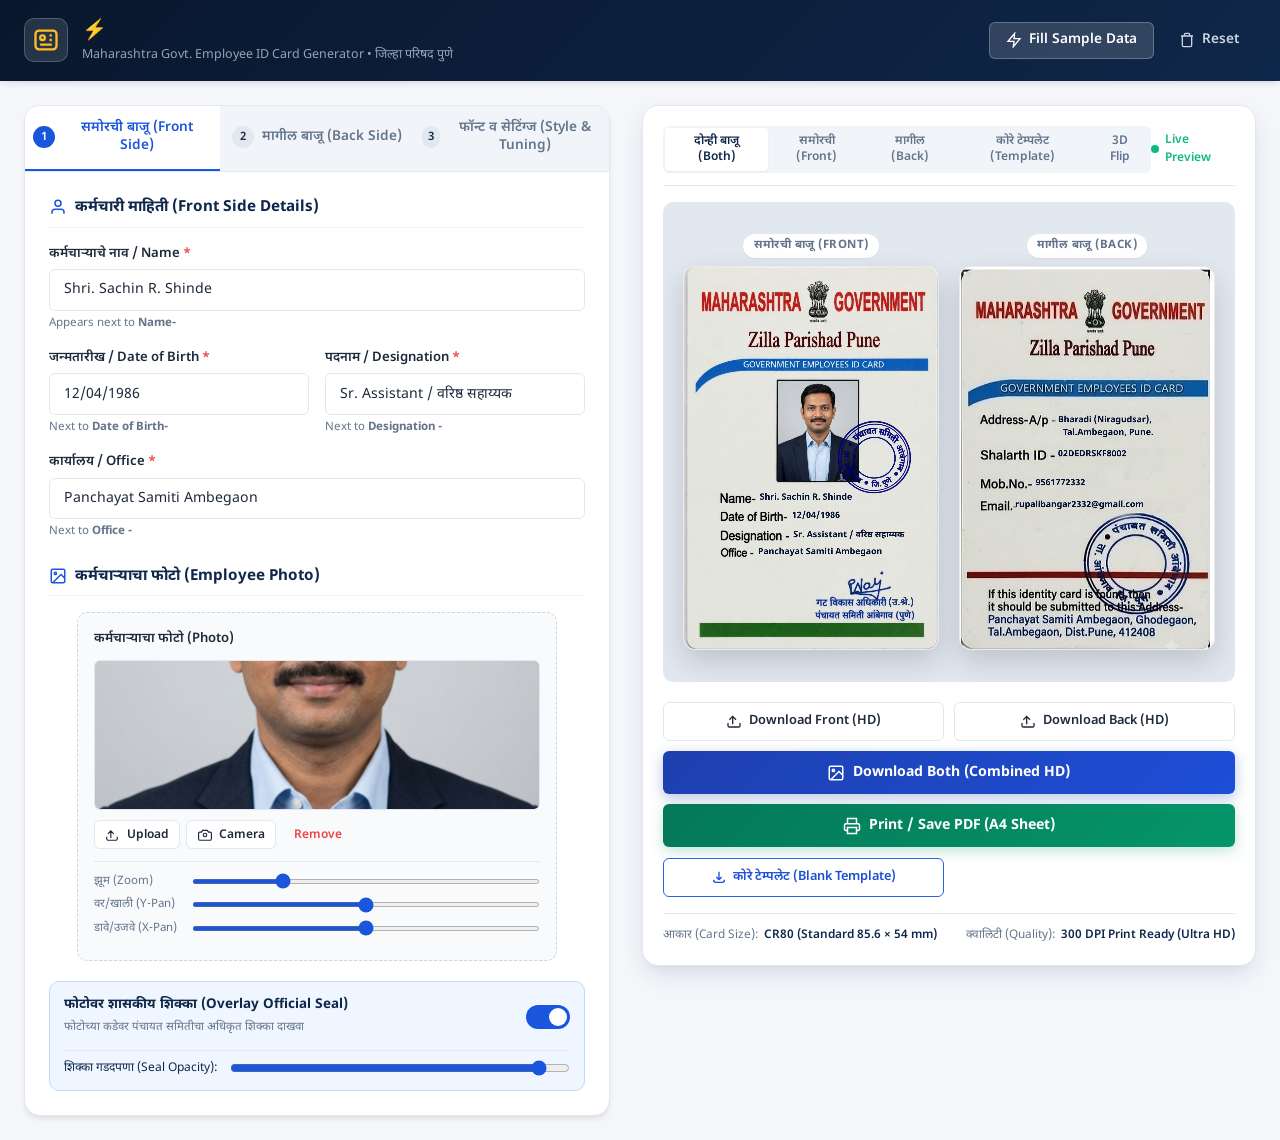
==== commit f0dfa35b: "तुमचा बदल / Update message" ====
--- a/index.html
+++ b/index.html
@@ -26,7 +26,7 @@
           </svg>
         </div>
         <div class="brand-text">
-          <h1>महाराष्ट्र शासन ओळखपत्र निर्मिती</h1>
+          <h1>⚡</h1>
           <span class="brand-subtitle">Maharashtra Govt. Employee ID Card Generator • जिल्हा परिषद पुणे</span>
         </div>
       </div>
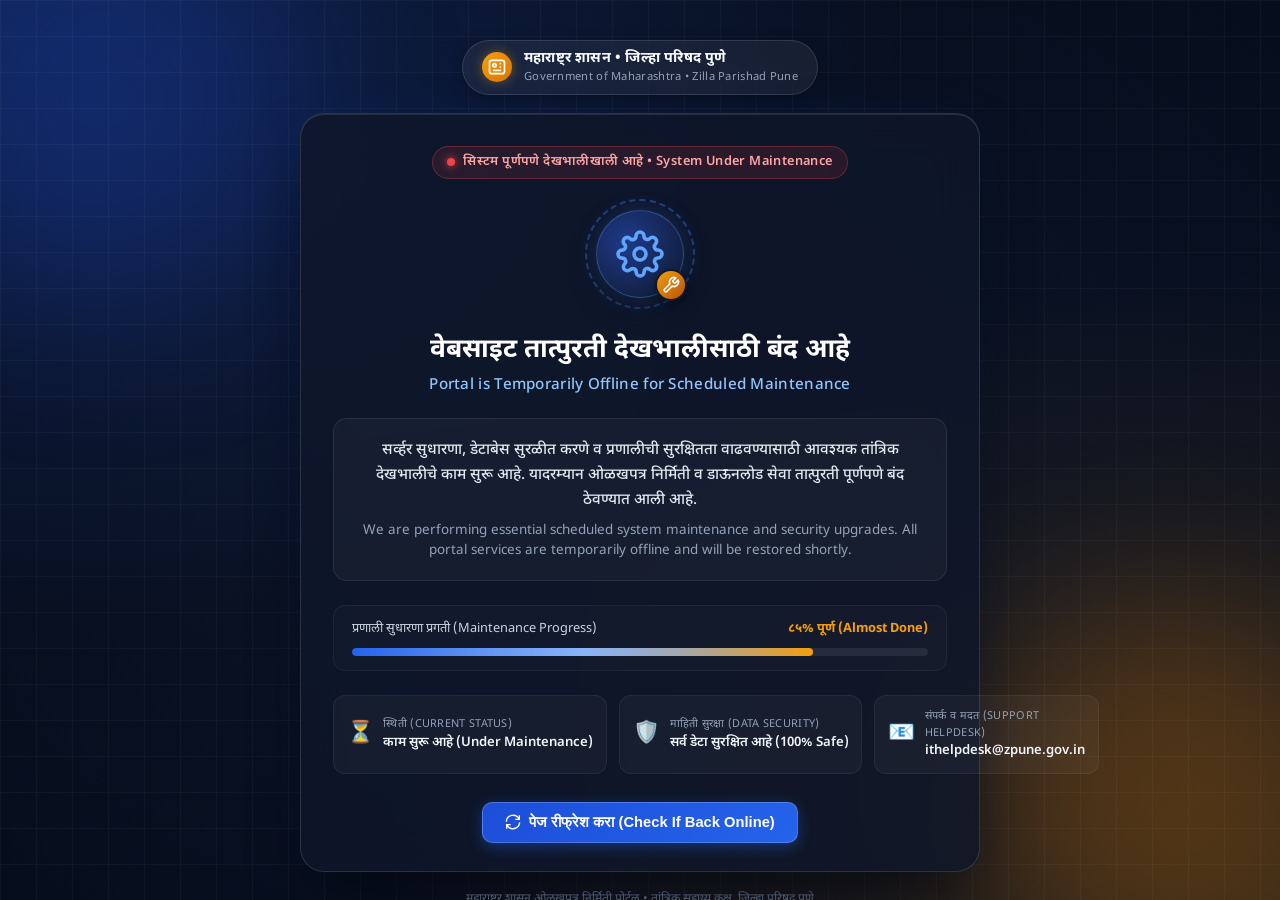
==== commit 737a0e86: "feat: put website under full maintenance mode" ====
--- a/index.html
+++ b/index.html
@@ -3,604 +3,137 @@
 <head>
   <meta charset="UTF-8">
   <meta name="viewport" content="width=device-width, initial-scale=1.0">
-  <title>महाराष्ट्र शासन - ओळखपत्र जनरेटर | Maharashtra Govt ID Card Maker</title>
-  <meta name="description" content="महाराष्ट्र शासन व जिल्हा परिषद पुणे कर्मचारी ओळखपत्र निर्मिती पोर्टल - Create, customize and print Maharashtra Government Employee ID Cards.">
+  <title>वेबसाइट देखभालीखाली आहे | Website Under Maintenance</title>
+  <meta name="description" content="महाराष्ट्र शासन व जिल्हा परिषद पुणे कर्मचारी ओळखपत्र निर्मिती पोर्टल सध्या तांत्रिक देखभालीसाठी तात्पुरते बंद आहे.">
   
   <!-- Google Fonts: Inter, Poppins, Noto Sans Devanagari -->
   <link rel="preconnect" href="https://fonts.googleapis.com">
   <link rel="preconnect" href="https://fonts.gstatic.com" crossorigin>
-  <link href="https://fonts.googleapis.com/css2?family=Inter:wght@400;500;600;700&family=Noto+Sans+Devanagari:wght@400;500;600;700&family=Poppins:wght@500;600;700&family=Roboto:wght@400;500;700&display=swap" rel="stylesheet">
+  <link href="https://fonts.googleapis.com/css2?family=Inter:wght@400;500;600;700&family=Noto+Sans+Devanagari:wght@400;500;600;700&family=Poppins:wght@500;600;700&display=swap" rel="stylesheet">
   
-  <link rel="stylesheet" href="style.css?v=1027">
+  <link rel="stylesheet" href="style.css?v=2000">
 </head>
-<body>
-  <!-- Header / Navigation Bar -->
-  <header class="app-header">
-    <div class="header-container">
-      <div class="brand">
-        <div class="brand-emblem">
-          <svg viewBox="0 0 24 24" width="28" height="28" fill="none" stroke="currentColor" stroke-width="2">
+<body class="maintenance-body-lock">
+
+  <!-- =========================================================================
+       EXCLUSIVE FULL SCREEN MAINTENANCE SCREEN (वेबसाइट पूर्णपणे बंद)
+       ========================================================================= -->
+  <main class="maintenance-overlay" role="main" aria-labelledby="maintenanceTitle">
+    <div class="maintenance-ambient-glow glow-1"></div>
+    <div class="maintenance-ambient-glow glow-2"></div>
+    <div class="maintenance-grid-pattern"></div>
+
+    <div class="maintenance-container">
+      <!-- Portal Brand Tag -->
+      <div class="maintenance-brand">
+        <div class="maintenance-emblem-badge">
+          <svg viewBox="0 0 24 24" width="20" height="20" fill="none" stroke="currentColor" stroke-width="2">
             <rect x="3" y="4" width="18" height="16" rx="3" />
             <circle cx="9" cy="10" r="2" />
             <path d="M15 8h2M15 12h2M7 16h10" />
           </svg>
         </div>
-        <div class="brand-text">
-          <h1>⚡</h1>
-          <span class="brand-subtitle">Maharashtra Govt. Employee ID Card Generator • जिल्हा परिषद पुणे</span>
+        <div class="maintenance-brand-title">
+          <span>महाराष्ट्र शासन • जिल्हा परिषद पुणे</span>
+          <small>Government of Maharashtra • Zilla Parishad Pune</small>
         </div>
       </div>
-      <div class="header-actions">
-        <button id="btnFillSample" class="btn btn-secondary" title="नमुना माहिती भरा">
-          <svg viewBox="0 0 24 24" width="16" height="16" fill="none" stroke="currentColor" stroke-width="2">
-            <path d="M13 2L3 14h9l-1 8 10-12h-9l1-8z"/>
-          </svg>
-          <span>Fill Sample Data</span>
-        </button>
-        <button id="btnClearForm" class="btn btn-ghost" title="फॉर्म रिकामा करा">
-          <svg viewBox="0 0 24 24" width="16" height="16" fill="none" stroke="currentColor" stroke-width="2">
-            <path d="M3 6h18M19 6v14a2 2 0 01-2 2H7a2 2 0 01-2-2V6m3 0V4a2 2 0 012-2h4a2 2 0 012 2v2"/>
-          </svg>
-          <span>Reset</span>
-        </button>
-      </div>
-    </div>
-  </header>
 
-  <!-- Main Workspace Layout -->
-  <main class="main-layout">
-    <!-- Left Column: Interactive Form Controls -->
-    <section class="form-panel">
-      <div class="form-container">
-        
-        <!-- Navigation Tabs for Form Sections -->
-        <div class="tabs-nav">
-          <button class="tab-btn active" data-tab="front-tab">
-            <span class="tab-step">1</span>
-            <span class="tab-label">समोरची बाजू (Front Side)</span>
-          </button>
-          <button class="tab-btn" data-tab="back-tab">
-            <span class="tab-step">2</span>
-            <span class="tab-label">मागील बाजू (Back Side)</span>
-          </button>
-          <button class="tab-btn" data-tab="style-tab">
-            <span class="tab-step">3</span>
-            <span class="tab-label">फॉन्ट व सेटिंग्ज (Style & Tuning)</span>
-          </button>
+      <!-- Main Maintenance Card -->
+      <section class="maintenance-card">
+        <!-- Live Status Indicator -->
+        <div class="maintenance-status-badge">
+          <span class="status-dot"></span>
+          <span class="status-text">सिस्टम पूर्णपणे देखभालीखाली आहे • System Under Maintenance</span>
         </div>
 
-        <form id="idCardForm" autocomplete="off" onsubmit="return false;">
-          
-          <!-- TAB 1: FRONT SIDE DETAILS -->
-          <div id="front-tab" class="tab-content active">
-            <div class="section-card">
-              <h3 class="section-title">
-                <svg viewBox="0 0 24 24" width="18" height="18" fill="none" stroke="currentColor" stroke-width="2"><path d="M20 21v-2a4 4 0 00-4-4H8a4 4 0 00-4 4v2"/><circle cx="12" cy="7" r="4"/></svg>
-                कर्मचारी माहिती (Front Side Details)
-              </h3>
-              
-              <div class="form-group">
-                <label for="employeeName">कर्मचाऱ्याचे नाव / Name <span class="required">*</span></label>
-                <div class="input-wrapper">
-                  <input type="text" id="employeeName" placeholder="उदा. Shri. Rajesh K. Patil किंवा श्री. राजेश के. पाटील" required>
-                </div>
-                <span class="help-text">Appears next to <strong>Name-</strong></span>
-              </div>
-
-              <div class="form-row">
-                <div class="form-group col-half">
-                  <label for="dob">जन्मतारीख / Date of Birth <span class="required">*</span></label>
-                  <div class="input-wrapper">
-                    <input type="text" id="dob" placeholder="उदा. 15/08/1985">
-                  </div>
-                  <span class="help-text">Next to <strong>Date of Birth-</strong></span>
-                </div>
-                <div class="form-group col-half">
-                  <label for="designation">पदनाम / Designation <span class="required">*</span></label>
-                  <div class="input-wrapper">
-                    <input type="text" id="designation" list="designationList" placeholder="उदा. Sr. Assistant / वरिष्ठ सहाय्यक">
-                    <datalist id="designationList">
-                      <option value="Senior Assistant / वरिष्ठ सहाय्यक">
-                      <option value="Junior Assistant / कनिष्ठ सहाय्यक">
-                      <option value="Clerk-Typist / लिपिक-टंकलेखक">
-                      <option value="Primary Teacher / प्राथमिक शिक्षक">
-                      <option value="Headmaster / मुख्याध्यापक">
-                      <option value="Gramsevak / ग्रामसेवक">
-                      <option value="Extension Officer / विस्तार अधिकारी">
-                      <option value="Kendrapramukh / केंद्रप्रमुख">
-                      <option value="Health Worker / आरोग्य सेवक">
-                      <option value="Peon / शिपाई">
-                    </datalist>
-                  </div>
-                  <span class="help-text">Next to <strong>Designation -</strong></span>
-                </div>
-              </div>
-
-              <div class="form-group">
-                <label for="office">कार्यालय / Office <span class="required">*</span></label>
-                <div class="input-wrapper">
-                  <input type="text" id="office" list="officeList" placeholder="उदा. Panchayat Samiti Ambegaon">
-                  <datalist id="officeList">
-                    <option value="Panchayat Samiti Ambegaon">
-                    <option value="पंचायत समिती आंबेगाव (पुणे)">
-                    <option value="Zilla Parishad Pune">
-                    <option value="जिल्हा परिषद पुणे">
-                    <option value="Panchayat Samiti Junnar">
-                    <option value="Panchayat Samiti Khed">
-                    <option value="Panchayat Samiti Shirur">
-                    <option value="Panchayat Samiti Haveli">
-                    <option value="Panchayat Samiti Baramati">
-                  </datalist>
-                </div>
-                <span class="help-text">Next to <strong>Office -</strong></span>
-              </div>
+        <!-- Animated Icon Graphic -->
+        <div class="maintenance-graphic-wrapper">
+          <div class="graphic-orbit"></div>
+          <div class="graphic-circle">
+            <svg class="gear-icon" viewBox="0 0 24 24" width="48" height="48" fill="none" stroke="currentColor" stroke-width="1.8" stroke-linecap="round" stroke-linejoin="round">
+              <path d="M12 15a3 3 0 1 0 0-6 3 3 0 0 0 0 6Z"/>
+              <path d="M19.4 15a1.65 1.65 0 0 0 .33 1.82l.06.06a2 2 0 0 1 0 2.83 2 2 0 0 1-2.83 0l-.06-.06a1.65 1.65 0 0 0-1.82-.33 1.65 1.65 0 0 0-1 1.51V21a2 2 0 0 1-2 2 2 2 0 0 1-2-2v-.09A1.65 1.65 0 0 0 9 19.4a1.65 1.65 0 0 0-1.82.33l-.06.06a2 2 0 0 1-2.83 0 2 2 0 0 1 0-2.83l.06-.06a1.65 1.65 0 0 0 .33-1.82 1.65 1.65 0 0 0-1.51-1H3a2 2 0 0 1-2-2 2 2 0 0 1 2-2h.09A1.65 1.65 0 0 0 4.6 9a1.65 1.65 0 0 0-.33-1.82l-.06-.06a2 2 0 0 1 0-2.83 2 2 0 0 1 2.83 0l.06.06a1.65 1.65 0 0 0 1.82.33H9a1.65 1.65 0 0 0 1-1.51V3a2 2 0 0 1 2-2 2 2 0 0 1 2 2v.09a1.65 1.65 0 0 0 1 1.51 1.65 1.65 0 0 0 1.82-.33l.06-.06a2 2 0 0 1 2.83 0 2 2 0 0 1 0 2.83l-.06.06a1.65 1.65 0 0 0-.33 1.82V9a1.65 1.65 0 0 0 1.51 1H21a2 2 0 0 1 2 2 2 2 0 0 1-2 2h-.09a1.65 1.65 0 0 0-1.51 1Z"/>
+            </svg>
+            <div class="wrench-badge">
+              <svg viewBox="0 0 24 24" width="18" height="18" fill="none" stroke="currentColor" stroke-width="2.2" stroke-linecap="round" stroke-linejoin="round">
+                <path d="M14.7 6.3a1 1 0 0 0 0 1.4l1.6 1.6a1 1 0 0 0 1.4 0l3.77-3.77a6 6 0 0 1-7.94 7.94l-6.91 6.91a2.12 2.12 0 0 1-3-3l6.91-6.91a6 6 0 0 1 7.94-7.94l-3.76 3.76z"/>
+              </svg>
             </div>
-
-            <!-- Photo & Signature Upload Section -->
-            <div class="section-card">
-              <h3 class="section-title">
-                <svg viewBox="0 0 24 24" width="18" height="18" fill="none" stroke="currentColor" stroke-width="2"><rect x="3" y="3" width="18" height="18" rx="2"/><circle cx="8.5" cy="8.5" r="1.5"/><path d="M21 15l-5-5L5 21"/></svg>
-                कर्मचाऱ्याचा फोटो (Employee Photo)
-              </h3>
-
-              <div class="media-grid single-item">
-                <!-- Employee Photo -->
-                <div class="media-box">
-                  <div class="media-label">कर्मचाऱ्याचा फोटो (Photo)</div>
-                  <div class="photo-preview-box" id="photoDropArea">
-                    <img id="photoPreviewImg" src="assets/sample_photo.jpg" alt="Preview Photo">
-                    <div class="photo-overlay-prompt">
-                      <span>क्लिक करा किंवा फोटो ड्रॅग करा</span>
-                    </div>
-                  </div>
-                  <input type="file" id="photoInput" accept="image/*" class="file-input-hidden">
-                  
-                  <div class="photo-action-buttons">
-                    <button type="button" class="btn btn-xs btn-outline" id="btnUploadPhoto">
-                      <svg viewBox="0 0 24 24" width="14" height="14" fill="none" stroke="currentColor" stroke-width="2"><path d="M21 15v4a2 2 0 01-2 2H5a2 2 0 01-2-2v-4m12-5l-5-5-5 5m5-5v12"/></svg>
-                      Upload
-                    </button>
-                    <button type="button" class="btn btn-xs btn-outline" id="btnWebcam">
-                      <svg viewBox="0 0 24 24" width="14" height="14" fill="none" stroke="currentColor" stroke-width="2"><circle cx="12" cy="12" r="3"/><path d="M3 7h3l2-3h8l2 3h3a2 2 0 012 2v10a2 2 0 01-2 2H3a2 2 0 01-2-2V9a2 2 0 012-2z"/></svg>
-                      Camera
-                    </button>
-                    <button type="button" class="btn btn-xs btn-ghost text-danger" id="btnRemovePhoto">Remove</button>
-                  </div>
-
-                  <!-- Photo Adjustment Controls -->
-                  <div class="photo-controls">
-                    <div class="control-row">
-                      <span class="control-label">झूम (Zoom)</span>
-                      <input type="range" id="photoScale" min="0.5" max="2.5" step="0.05" value="1">
-                    </div>
-                    <div class="control-row">
-                      <span class="control-label">वर/खाली (Y-Pan)</span>
-                      <input type="range" id="photoOffsetY" min="-80" max="80" step="1" value="0">
-                    </div>
-                    <div class="control-row">
-                      <span class="control-label">डावे/उजवे (X-Pan)</span>
-                      <input type="range" id="photoOffsetX" min="-80" max="80" step="1" value="0">
-                    </div>
-                  </div>
-                </div>
-
-                <!-- Hidden Employee Signature Box (Disabled per user requirement) -->
-                <div class="media-box" id="sigMediaBox" style="display: none;">
-                  <div class="media-label">कर्मचाऱ्याची स्वाक्षरी (Signature)</div>
-                  <div class="sig-mode-switch">
-                    <button type="button" class="sig-mode-btn active" data-sig-mode="draw">हस्ताक्षर काढा (Draw)</button>
-                    <button type="button" class="sig-mode-btn" data-sig-mode="upload">फाइल अपलोड (Upload)</button>
-                  </div>
-                  <div id="sigDrawContainer" class="sig-container">
-                    <canvas id="sigCanvas" width="240" height="90"></canvas>
-                    <div class="sig-tools">
-                      <button type="button" class="btn btn-xs btn-ghost" id="btnClearSig">Clear</button>
-                      <div class="color-dots">
-                        <button type="button" class="color-dot active" data-color="#00186b" style="background:#00186b" title="Blue Ink"></button>
-                        <button type="button" class="color-dot" data-color="#000000" style="background:#000000" title="Black Ink"></button>
-                      </div>
-                    </div>
-                  </div>
-                  <div id="sigUploadContainer" class="sig-container" style="display: none;">
-                    <div class="sig-upload-box" id="sigDropArea">
-                      <img id="sigPreviewImg" src="" alt="Signature Preview">
-                      <span id="sigUploadPrompt">स्वाक्षरी फोटो निवडा</span>
-                    </div>
-                    <input type="file" id="sigInput" accept="image/*" class="file-input-hidden">
-                    <button type="button" class="btn btn-xs btn-outline btn-full" id="btnUploadSigFile">फाइल निवडा</button>
-                    <label style="display:flex;align-items:center;gap:6px;font-size:0.75rem;margin-top:6px;cursor:pointer;">
-                      <input type="checkbox" id="removeSigBg" checked>
-                      <span>पांढरी पार्श्वभूमी काढा (Transparent Ink)</span>
-                    </label>
-                  </div>
-                </div>
-              </div>
-
-              <!-- Official Stamp Overlay Control -->
-              <div class="stamp-toggle-card">
-                <div class="switch-row">
-                  <div class="switch-info">
-                    <strong>फोटोवर शासकीय शिक्का (Overlay Official Seal)</strong>
-                    <span>फोटोच्या कडेवर पंचायत समितीचा अधिकृत शिक्का दाखवा</span>
-                  </div>
-                  <label class="switch">
-                    <input type="checkbox" id="toggleStamp" checked>
-                    <span class="slider round"></span>
-                  </label>
-                </div>
-                <div class="stamp-opacity-row" id="stampOpacityRow">
-                  <span>शिक्का गडदपणा (Seal Opacity):</span>
-                  <input type="range" id="stampOpacity" min="0.3" max="1" step="0.05" value="0.95">
-                </div>
-              </div>
-
-            </div>
-          </div>
-
-          <!-- TAB 2: BACK SIDE DETAILS -->
-          <div id="back-tab" class="tab-content">
-            <div class="section-card">
-              <h3 class="section-title">
-                <svg viewBox="0 0 24 24" width="18" height="18" fill="none" stroke="currentColor" stroke-width="2"><path d="M21 10c0 7-9 13-9 13s-9-6-9-13a9 9 0 0118 0z"/><circle cx="12" cy="10" r="3"/></svg>
-                मागील बाजूची माहिती (Back Side Details)
-              </h3>
-
-              <div class="form-group">
-                <label for="addressLine1">पत्ता ओळ १ / Address Line 1 <span class="required">*</span></label>
-                <div class="input-wrapper">
-                  <input type="text" id="addressLine1" placeholder="उदा. Bharadi (Niragudsar),">
-                </div>
-                <span class="help-text">Placed next to <strong>Address-A/p -</strong></span>
-              </div>
-
-              <div class="form-group">
-                <label for="addressLine2">पत्ता ओळ २ / Address Line 2 (Optional)</label>
-                <div class="input-wrapper">
-                  <input type="text" id="addressLine2" placeholder="उदा. Tal.Ambegaon, Pune.">
-                </div>
-                <span class="help-text">Second line under address</span>
-              </div>
-
-              <div class="form-group">
-                <label for="shalarthId">शालार्थ आयडी / Shalarth ID <span class="required">*</span></label>
-                <div class="input-wrapper">
-                  <input type="text" id="shalarthId" placeholder="उदा. DTEZP001234 किंवा 02EDU01923" style="text-transform:uppercase;">
-                </div>
-                <span class="help-text">Placed next to <strong>Shalarth ID -</strong></span>
-              </div>
-
-              <div class="form-row">
-                <div class="form-group col-half">
-                  <label for="mobileNo">मोबाईल क्रमांक / Mob. No. <span class="required">*</span></label>
-                  <div class="input-wrapper">
-                    <input type="tel" id="mobileNo" placeholder="उदा. 9876543210" maxlength="15">
-                  </div>
-                  <span class="help-text">Placed next to <strong>Mob.No.-</strong></span>
-                </div>
-                <div class="form-group col-half">
-                  <label for="email">ई-मेल आयडी / Email <span class="required">*</span></label>
-                  <div class="input-wrapper">
-                    <input type="email" id="email" placeholder="उदा. rajesh.patil@zp.gov.in">
-                  </div>
-                  <span class="help-text">Placed next to <strong>Email.-</strong></span>
-                </div>
-              </div>
-
-              <div class="info-alert">
-                <svg viewBox="0 0 24 24" width="18" height="18" fill="none" stroke="currentColor" stroke-width="2"><circle cx="12" cy="12" r="10"/><path d="M12 16v-4m0-4h.01"/></svg>
-                <div>
-                  <strong>टीप (Notice):</strong> खालील पत्ता मूळ टेम्पलेटवर आधीपासून छापलेला आहे:
-                  <div class="sub-text">"Panchayat Samiti Ambegaon, Ghodegaon, Tal.Ambegaon, Dist.Pune, 412408"</div>
-                </div>
-              </div>
-            </div>
-          </div>
-
-          <!-- TAB 3: STYLING & POSITION TUNING -->
-          <div id="style-tab" class="tab-content">
-            <div class="section-card">
-              <h3 class="section-title">
-                <svg viewBox="0 0 24 24" width="18" height="18" fill="none" stroke="currentColor" stroke-width="2"><path d="M12 20h9M16.5 3.5a2.121 2.121 0 013 3L7 19l-4 1 1-4L16.5 3.5z"/></svg>
-                अक्षर व फॉन्ट सेटिंग्ज (Typography & Styling)
-              </h3>
-
-              <div class="form-row">
-                <div class="form-group col-half">
-                  <label for="fontFamilySelect">फॉन्ट (Font Family)</label>
-                  <select id="fontFamilySelect">
-                    <option value="'Noto Sans Devanagari', Arial, sans-serif" selected>Noto Sans Devanagari (सर्वोत्तम मराठी/इंग्रजी)</option>
-                    <option value="Arial, sans-serif">Arial (इंग्रजी)</option>
-                    <option value="'Roboto', sans-serif">Roboto (स्वच्छ व आधुनिक)</option>
-                    <option value="'Poppins', sans-serif">Poppins (ठळक व सुबक)</option>
-                  </select>
-                </div>
-                <div class="form-group col-half">
-                  <label for="fontWeightSelect">फॉन्ट जाडी (Font Weight)</label>
-                  <select id="fontWeightSelect">
-                    <option value="bold" selected>Bold (ठळक - 700)</option>
-                    <option value="600">Semi-Bold (मध्यम - 600)</option>
-                    <option value="normal">Normal (सामान्य - 400)</option>
-                  </select>
-                </div>
-              </div>
-
-              <div class="form-row">
-                <div class="form-group col-half">
-                  <label for="textColor">मजकुराचा रंग (Text Color)</label>
-                  <div class="color-picker-group">
-                    <input type="color" id="textColor" value="#051433">
-                    <div class="quick-colors">
-                      <button type="button" class="btn-color-preset" data-color="#000000" style="background:#000000" title="Jet Black"></button>
-                      <button type="button" class="btn-color-preset" data-color="#051433" style="background:#051433" title="Deep Official Navy"></button>
-                      <button type="button" class="btn-color-preset" data-color="#003366" style="background:#003366" title="Dark Blue"></button>
-                    </div>
-                  </div>
-                </div>
-                <div class="form-group col-half">
-                  <label for="globalFontSize">फॉन्ट आकार (Font Size)</label>
-                  <div class="range-display-wrapper">
-                    <input type="range" id="globalFontSize" min="24" max="48" step="1" value="35">
-                    <span id="fontSizeDisplay">35px</span>
-                  </div>
-                </div>
-              </div>
-            </div>
-
-            <!-- Fine-tune text coordinate offsets -->
-            <div class="section-card">
-              <h3 class="section-title">
-                <svg viewBox="0 0 24 24" width="18" height="18" fill="none" stroke="currentColor" stroke-width="2"><path d="M5 9l-3 3 3 3M9 5l3-3 3 3M15 19l-3 3-3-3M19 9l3 3-3 3M2 12h20M12 2v20"/></svg>
-                अचूक जागा जुळवणी (Fine-Tune Offsets)
-              </h3>
-              <p class="section-desc">समोरची बाजू (Front Side Positions):</p>
-              
-              <div class="tuning-grid">
-                <div class="tuning-item">
-                  <span class="tuning-label">नाव (Name) X / Y:</span>
-                  <div class="tuning-sliders">
-                    <input type="range" id="offset_name_x" min="200" max="420" value="305" title="X Position">
-                    <input type="range" id="offset_name_y" min="880" max="980" value="928" title="Y Position">
-                  </div>
-                </div>
-                <div class="tuning-item">
-                  <span class="tuning-label">जन्मतारीख (DOB) X / Y:</span>
-                  <div class="tuning-sliders">
-                    <input type="range" id="offset_dob_x" min="340" max="520" value="435" title="X Position">
-                    <input type="range" id="offset_dob_y" min="950" max="1050" value="1001" title="Y Position">
-                  </div>
-                </div>
-                <div class="tuning-item">
-                  <span class="tuning-label">पदनाम (Designation) X / Y:</span>
-                  <div class="tuning-sliders">
-                    <input type="range" id="offset_desig_x" min="340" max="520" value="440" title="X Position">
-                    <input type="range" id="offset_desig_y" min="1030" max="1130" value="1079" title="Y Position">
-                  </div>
-                </div>
-                <div class="tuning-item">
-                  <span class="tuning-label">कार्यालय (Office) X / Y:</span>
-                  <div class="tuning-sliders">
-                    <input type="range" id="offset_office_x" min="200" max="420" value="298" title="X Position">
-                    <input type="range" id="offset_office_y" min="1100" max="1200" value="1147" title="Y Position">
-                  </div>
-                </div>
-              </div>
-
-              <p class="section-desc" style="margin-top: 1rem;">मागील बाजू (Back Side Positions):</p>
-              <div class="tuning-grid">
-                <div class="tuning-item">
-                  <span class="tuning-label">पत्ता १ (Addr 1) X / Y:</span>
-                  <div class="tuning-sliders">
-                    <input type="range" id="offset_addr1_x" min="300" max="500" value="395" title="X Position">
-                    <input type="range" id="offset_addr1_y" min="550" max="670" value="617" title="Y Position">
-                  </div>
-                </div>
-                <div class="tuning-item">
-                  <span class="tuning-label">पत्ता २ (Addr 2) X / Y:</span>
-                  <div class="tuning-sliders">
-                    <input type="range" id="offset_addr2_x" min="300" max="500" value="415" title="X Position">
-                    <input type="range" id="offset_addr2_y" min="610" max="730" value="668" title="Y Position">
-                  </div>
-                </div>
-                <div class="tuning-item">
-                  <span class="tuning-label">शालार्थ आयडी (Shalarth) X / Y:</span>
-                  <div class="tuning-sliders">
-                    <input type="range" id="offset_shalarth_x" min="300" max="500" value="395" title="X Position">
-                    <input type="range" id="offset_shalarth_y" min="700" max="820" value="754" title="Y Position">
-                  </div>
-                </div>
-                <div class="tuning-item">
-                  <span class="tuning-label">मोबाईल (Mobile) X / Y:</span>
-                  <div class="tuning-sliders">
-                    <input type="range" id="offset_mobile_x" min="220" max="400" value="305" title="X Position">
-                    <input type="range" id="offset_mobile_y" min="820" max="920" value="870" title="Y Position">
-                  </div>
-                </div>
-                <div class="tuning-item">
-                  <span class="tuning-label">ई-मेल (Email) X / Y:</span>
-                  <div class="tuning-sliders">
-                    <input type="range" id="offset_email_x" min="150" max="320" value="222" title="X Position">
-                    <input type="range" id="offset_email_y" min="900" max="1010" value="958" title="Y Position">
-                  </div>
-                </div>
-              </div>
-
-              <div class="btn-row-right">
-                <button type="button" class="btn btn-xs btn-ghost" id="btnResetOffsets">Reset All Offsets</button>
-              </div>
-            </div>
-
-          </div>
-
-        </form>
-
-      </div>
-    </section>
-
-    <!-- Right Column: Live Interactive Card Preview & Download Actions -->
-    <section class="preview-panel">
-      <div class="preview-sticky-wrapper">
-        
-        <!-- Preview Navigation Toolbar -->
-        <div class="preview-toolbar">
-          <div class="view-switch-tabs">
-            <button class="view-tab-btn active" data-view="both">दोन्ही बाजू (Both)</button>
-            <button class="view-tab-btn" data-view="front">समोरची (Front)</button>
-            <button class="view-tab-btn" data-view="back">मागील (Back)</button>
-            <button class="view-tab-btn" data-view="template">कोरे टेम्पलेट (Template)</button>
-            <button class="view-tab-btn" data-view="flip">3D Flip</button>
-          </div>
-          <div class="live-indicator">
-            <span class="live-pulse"></span>
-            <span>Live Preview</span>
           </div>
         </div>
 
-        <!-- Card Preview Display Area -->
-        <div class="card-display-area" id="cardDisplayArea">
-          
-          <!-- View 1: Both Cards Side by Side -->
-          <div class="view-container both-cards active" id="viewBoth">
-            <!-- Front Card Preview Wrapper -->
-            <div class="id-card-wrapper">
-              <div class="card-header-badge">समोरची बाजू (FRONT)</div>
-              <div class="card-canvas-box">
-                <canvas id="frontCanvas" width="1024" height="1535"></canvas>
-              </div>
-            </div>
+        <!-- Typography Heading -->
+        <h1 class="maintenance-title" id="maintenanceTitle">
+          वेबसाइट तात्पुरती देखभालीसाठी बंद आहे
+        </h1>
+        <p class="maintenance-subtitle">
+          Portal is Temporarily Offline for Scheduled Maintenance
+        </p>
 
-            <!-- Back Card Preview Wrapper -->
-            <div class="id-card-wrapper">
-              <div class="card-header-badge">मागील बाजू (BACK)</div>
-              <div class="card-canvas-box">
-                <canvas id="backCanvas" width="1024" height="1535"></canvas>
-              </div>
-            </div>
-          </div>
-
-          <!-- View 2: Blank Template Preview -->
-          <div class="view-container single-card" id="viewTemplate" style="display: none;">
-            <div class="id-card-wrapper">
-              <div class="card-header-badge">कोरे HD टेम्पलेट (BLANK FRONT TEMPLATE)</div>
-              <div class="card-canvas-box">
-                <canvas id="templateCanvas" width="1024" height="1535"></canvas>
-              </div>
-            </div>
-          </div>
-
-          <!-- View 3: 3D Flip Card Container -->
-          <div class="flip-card-container" id="flipContainer" style="display: none;">
-            <div class="flip-hint">कार्ड फिरवण्यासाठी क्लिक करा (Click card to flip)</div>
-            <div class="flip-card-inner" id="flipCardInner">
-              <div class="flip-card-front">
-                <canvas id="flipFrontCanvas" width="1024" height="1535"></canvas>
-              </div>
-              <div class="flip-card-back">
-                <canvas id="flipBackCanvas" width="1024" height="1535"></canvas>
-              </div>
-            </div>
-          </div>
-
+        <!-- Message Body -->
+        <div class="maintenance-message">
+          <p class="mr-text">
+            सर्व्हर सुधारणा, डेटाबेस सुरळीत करणे व प्रणालीची सुरक्षितता वाढवण्यासाठी आवश्यक तांत्रिक देखभालीचे काम सुरू आहे. यादरम्यान ओळखपत्र निर्मिती व डाऊनलोड सेवा तात्पुरती पूर्णपणे बंद ठेवण्यात आली आहे.
+          </p>
+          <p class="en-text">
+            We are performing essential scheduled system maintenance and security upgrades. All portal services are temporarily offline and will be restored shortly.
+          </p>
         </div>
 
-        <!-- Download & Print Action Buttons Bar -->
-        <div class="export-actions-bar">
-          <div class="action-btn-group">
-            <button id="btnDownloadFront" class="btn btn-action" title="समोरची बाजू डाऊनलोड करा">
-              <svg viewBox="0 0 24 24" width="16" height="16" fill="none" stroke="currentColor" stroke-width="2"><path d="M21 15v4a2 2 0 01-2 2H5a2 2 0 01-2-2v-4m12-5l-5-5-5 5m5-5v12"/></svg>
-              <span>Download Front (HD)</span>
-            </button>
-            <button id="btnDownloadBack" class="btn btn-action" title="मागील बाजू डाऊनलोड करा">
-              <svg viewBox="0 0 24 24" width="16" height="16" fill="none" stroke="currentColor" stroke-width="2"><path d="M21 15v4a2 2 0 01-2 2H5a2 2 0 01-2-2v-4m12-5l-5-5-5 5m5-5v12"/></svg>
-              <span>Download Back (HD)</span>
-            </button>
-            <button id="btnDownloadCombined" class="btn btn-action-primary" title="दोन्ही बाजू एकत्र डाऊनलोड करा">
-              <svg viewBox="0 0 24 24" width="18" height="18" fill="none" stroke="currentColor" stroke-width="2"><rect x="3" y="3" width="18" height="18" rx="2"/><circle cx="8.5" cy="8.5" r="1.5"/><path d="M21 15l-5-5L5 21"/></svg>
-              <span>Download Both (Combined HD)</span>
-            </button>
-            <button id="btnPrintCard" class="btn btn-action-print" title="प्रिंट किंवा PDF म्हणून सेव्ह करा">
-              <svg viewBox="0 0 24 24" width="18" height="18" fill="none" stroke="currentColor" stroke-width="2"><path d="M6 9V2h12v7M6 18H4a2 2 0 01-2-2v-5a2 2 0 012-2h16a2 2 0 012 2v5a2 2 0 01-2 2h-2"/><rect x="6" y="14" width="12" height="8"/></svg>
-              <span>Print / Save PDF (A4 Sheet)</span>
-            </button>
-            <button id="btnDownloadBlankTemplate" class="btn btn-action" style="border: 1.5px solid #2563eb; color: #1d4ed8; font-weight: 600;" title="कोरे HD टेम्पलेट डाऊनलोड करा">
-              <svg viewBox="0 0 24 24" width="16" height="16" fill="none" stroke="currentColor" stroke-width="2"><path d="M4 16v1a3 3 0 003 3h10a3 3 0 003-3v-1m-4-4l-4 4m0 0l-4-4m4 4V4"/></svg>
-              <span>कोरे टेम्पलेट (Blank Template)</span>
-            </button>
+        <!-- Progress Track -->
+        <div class="maintenance-progress-section">
+          <div class="progress-labels">
+            <span>प्रणाली सुधारणा प्रगती (Maintenance Progress)</span>
+            <span class="progress-percentage">८५% पूर्ण (Almost Done)</span>
+          </div>
+          <div class="progress-bar-track">
+            <div class="progress-bar-fill"></div>
           </div>
         </div>
 
-        <!-- Specifications & Size Badge -->
-        <div class="card-specs-bar">
-          <div class="spec-item">
-            <span class="spec-label">आकार (Card Size):</span>
-            <span class="spec-val">CR80 (Standard 85.6 × 54 mm)</span>
+        <!-- Live Details Grid -->
+        <div class="maintenance-meta-grid">
+          <div class="meta-item">
+            <div class="meta-icon">⏳</div>
+            <div class="meta-content">
+              <span class="meta-label">स्थिती (Current Status)</span>
+              <strong class="meta-val">काम सुरू आहे (Under Maintenance)</strong>
+            </div>
           </div>
-          <div class="spec-item">
-            <span class="spec-label">क्वालिटी (Quality):</span>
-            <span class="spec-val">300 DPI Print Ready (Ultra HD)</span>
+          <div class="meta-item">
+            <div class="meta-icon">🛡️</div>
+            <div class="meta-content">
+              <span class="meta-label">माहिती सुरक्षा (Data Security)</span>
+              <strong class="meta-val">सर्व डेटा सुरक्षित आहे (100% Safe)</strong>
+            </div>
+          </div>
+          <div class="meta-item">
+            <div class="meta-icon">📧</div>
+            <div class="meta-content">
+              <span class="meta-label">संपर्क व मदत (Support Helpdesk)</span>
+              <strong class="meta-val">ithelpdesk@zpune.gov.in</strong>
+            </div>
           </div>
         </div>
 
-      </div>
-    </section>
+        <!-- Maintenance Action Button -->
+        <div class="maintenance-actions">
+          <button id="btnRefreshStatus" class="btn-maintenance-refresh" onclick="location.reload()">
+            <svg viewBox="0 0 24 24" width="16" height="16" fill="none" stroke="currentColor" stroke-width="2">
+              <path d="M21.5 2v6h-6M2.5 22v-6h6M2 11.5a10 10 0 0 1 18.8-4.3M22 12.5a10 10 0 0 1-18.8 4.2"/>
+            </svg>
+            <span>पेज रीफ्रेश करा (Check If Back Online)</span>
+          </button>
+        </div>
+      </section>
+
+      <!-- Bottom Disclaimer / Note -->
+      <footer class="maintenance-footer-note">
+        महाराष्ट्र शासन ओळखपत्र निर्मिती पोर्टल • तांत्रिक सहाय्य कक्ष, जिल्हा परिषद पुणे
+      </footer>
+    </div>
   </main>
 
-  <!-- Camera Modal for Snapping Live Webcam Photo -->
-  <div class="modal" id="webcamModal">
-    <div class="modal-dialog">
-      <div class="modal-header">
-        <h3>कॅमेऱ्यातून फोटो काढा (Capture Photo)</h3>
-        <button type="button" class="btn-close" id="btnCloseCamera">&times;</button>
-      </div>
-      <div class="modal-body">
-        <div class="webcam-viewport">
-          <video id="webcamVideo" autoplay playsinline></video>
-          <div class="webcam-crop-guide"></div>
-        </div>
-      </div>
-      <div class="modal-footer">
-        <button type="button" class="btn btn-secondary" id="btnCancelCamera">रद्द करा</button>
-        <button type="button" class="btn btn-primary" id="btnCaptureSnap">
-          <svg viewBox="0 0 24 24" width="16" height="16" fill="none" stroke="currentColor" stroke-width="2"><circle cx="12" cy="12" r="3"/><path d="M3 7h3l2-3h8l2 3h3a2 2 0 012 2v10a2 2 0 01-2 2H3a2 2 0 01-2-2V9a2 2 0 012-2z"/></svg>
-          फोटो काढा (Capture)
-        </button>
-      </div>
-    </div>
-  </div>
-
-  <!-- Print Sheet Layout (Hidden on Screen, Visible on Print) -->
-  <div class="print-sheet-container" id="printSheet">
-    <div class="print-page-guide">
-      <div class="print-instruction">
-        MAHARASHTRA GOVERNMENT - ZILLA PARISHAD PUNE EMPLOYEE ID CARD
-      </div>
-      <div class="print-cards-grid">
-        <div class="print-card-box">
-          <div class="cut-corner top-left"></div>
-          <div class="cut-corner top-right"></div>
-          <div class="cut-corner btm-left"></div>
-          <div class="cut-corner btm-right"></div>
-          <img id="printFrontImg" alt="Front ID Card">
-          <div class="print-side-caption">FRONT SIDE (समोरची बाजू)</div>
-        </div>
-        <div class="print-card-box">
-          <div class="cut-corner top-left"></div>
-          <div class="cut-corner top-right"></div>
-          <div class="cut-corner btm-left"></div>
-          <div class="cut-corner btm-right"></div>
-          <img id="printBackImg" alt="Back ID Card">
-          <div class="print-side-caption">BACK SIDE (मागील बाजू)</div>
-        </div>
-      </div>
-      <div class="print-footer-note">
-        Cut along the guides and fold or laminate for standard CR80 PVC / card size (85.6mm × 54mm).
-      </div>
-    </div>
-  </div>
-
-  <!-- Toast Notification Container -->
-  <div class="toast-container" id="toastContainer"></div>
-
-  <!-- Application Logic -->
-  <script src="app.js?v=1027"></script>
 </body>
 </html>
--- a/style.css
+++ b/style.css
@@ -1367,3 +1367,545 @@
     grid-column: span 1;
   }
 }
+
+/* ==========================================================================
+   FULL SCREEN MAINTENANCE MODE - STYLES & ANIMATIONS
+   ========================================================================== */
+
+body.maintenance-body-lock {
+  overflow-x: hidden;
+  margin: 0;
+  padding: 0;
+  background-color: #060d1d;
+}
+
+.maintenance-overlay {
+  position: fixed;
+  inset: 0;
+  z-index: 999999;
+  background-color: #060d1d;
+  background-image: 
+    radial-gradient(at 0% 0%, rgba(37, 99, 235, 0.22) 0px, transparent 50%),
+    radial-gradient(at 100% 100%, rgba(245, 158, 11, 0.15) 0px, transparent 50%),
+    radial-gradient(at 50% 50%, rgba(15, 23, 42, 0.8) 0px, transparent 100%);
+  display: flex;
+  flex-direction: column;
+  align-items: center;
+  justify-content: flex-start;
+  padding: 2.5rem 1rem 3rem;
+  overflow-y: auto;
+  box-sizing: border-box;
+}
+
+/* Ambient glow orbs */
+.maintenance-ambient-glow {
+  position: absolute;
+  border-radius: 50%;
+  filter: blur(80px);
+  pointer-events: none;
+  z-index: 1;
+}
+
+.maintenance-ambient-glow.glow-1 {
+  width: 400px;
+  height: 400px;
+  top: -100px;
+  left: -100px;
+  background: rgba(30, 64, 175, 0.35);
+  animation: pulseGlow 8s ease-in-out infinite alternate;
+}
+
+.maintenance-ambient-glow.glow-2 {
+  width: 380px;
+  height: 380px;
+  bottom: -80px;
+  right: -80px;
+  background: rgba(217, 119, 6, 0.25);
+  animation: pulseGlow 10s ease-in-out infinite alternate-reverse;
+}
+
+@keyframes pulseGlow {
+  0% { transform: scale(1) translate(0, 0); opacity: 0.6; }
+  100% { transform: scale(1.2) translate(30px, 30px); opacity: 0.9; }
+}
+
+/* Background grid pattern */
+.maintenance-grid-pattern {
+  position: absolute;
+  inset: 0;
+  background-image: 
+    linear-gradient(to right, rgba(255, 255, 255, 0.03) 1px, transparent 1px),
+    linear-gradient(to bottom, rgba(255, 255, 255, 0.03) 1px, transparent 1px);
+  background-size: 36px 36px;
+  pointer-events: none;
+  z-index: 1;
+}
+
+/* Container */
+.maintenance-container {
+  position: relative;
+  z-index: 2;
+  width: 100%;
+  max-width: 680px;
+  margin: auto 0;
+  display: flex;
+  flex-direction: column;
+  align-items: center;
+  gap: 1.15rem;
+  animation: fadeInDown 0.6s cubic-bezier(0.16, 1, 0.3, 1) both;
+}
+
+@keyframes fadeInDown {
+  from {
+    opacity: 0;
+    transform: translateY(-20px) scale(0.98);
+  }
+  to {
+    opacity: 1;
+    transform: translateY(0) scale(1);
+  }
+}
+
+/* Portal Branding Badge */
+.maintenance-brand {
+  display: inline-flex;
+  align-items: center;
+  gap: 0.75rem;
+  background: rgba(255, 255, 255, 0.06);
+  border: 1px solid rgba(255, 255, 255, 0.12);
+  backdrop-filter: blur(12px);
+  padding: 0.45rem 1.2rem;
+  border-radius: 9999px;
+  box-shadow: 0 4px 16px rgba(0, 0, 0, 0.25);
+}
+
+.maintenance-emblem-badge {
+  display: flex;
+  align-items: center;
+  justify-content: center;
+  width: 30px;
+  height: 30px;
+  background: linear-gradient(135deg, #f59e0b, #d97706);
+  color: #ffffff;
+  border-radius: 50%;
+  box-shadow: 0 0 12px rgba(245, 158, 11, 0.4);
+}
+
+.maintenance-brand-title {
+  display: flex;
+  flex-direction: column;
+  text-align: left;
+}
+
+.maintenance-brand-title span {
+  font-size: 0.9rem;
+  font-weight: 700;
+  color: #f8fafc;
+  letter-spacing: 0.2px;
+}
+
+.maintenance-brand-title small {
+  font-size: 0.7rem;
+  color: #94a3b8;
+  letter-spacing: 0.3px;
+}
+
+/* Maintenance Card */
+.maintenance-card {
+  width: 100%;
+  background: rgba(15, 23, 42, 0.82);
+  backdrop-filter: blur(24px);
+  -webkit-backdrop-filter: blur(24px);
+  border: 1px solid rgba(255, 255, 255, 0.12);
+  border-radius: 24px;
+  padding: 2rem 2rem 1.75rem;
+  box-shadow: 
+    0 25px 60px -15px rgba(0, 0, 0, 0.75),
+    0 0 50px -10px rgba(37, 99, 235, 0.15),
+    inset 0 1px 0 rgba(255, 255, 255, 0.1);
+  text-align: center;
+  box-sizing: border-box;
+}
+
+/* Live Status Badge */
+.maintenance-status-badge {
+  display: inline-flex;
+  align-items: center;
+  gap: 0.5rem;
+  background: rgba(239, 68, 68, 0.12);
+  border: 1px solid rgba(239, 68, 68, 0.3);
+  padding: 0.35rem 0.9rem;
+  border-radius: 9999px;
+  color: #fca5a5;
+  font-size: 0.8rem;
+  font-weight: 600;
+  letter-spacing: 0.4px;
+  margin-bottom: 1.25rem;
+}
+
+.status-dot {
+  width: 8px;
+  height: 8px;
+  background-color: #ef4444;
+  border-radius: 50%;
+  box-shadow: 0 0 8px #ef4444;
+  animation: blinkStatus 1.8s infinite ease-in-out;
+}
+
+@keyframes blinkStatus {
+  0%, 100% { opacity: 1; transform: scale(1); }
+  50% { opacity: 0.3; transform: scale(0.7); }
+}
+
+/* Maintenance Graphic */
+.maintenance-graphic-wrapper {
+  position: relative;
+  width: 110px;
+  height: 110px;
+  margin: 0 auto 1.5rem;
+  display: flex;
+  align-items: center;
+  justify-content: center;
+}
+
+.graphic-orbit {
+  position: absolute;
+  inset: 0;
+  border-radius: 50%;
+  border: 2px dashed rgba(59, 130, 246, 0.4);
+  animation: rotateClockwise 25s linear infinite;
+}
+
+.graphic-circle {
+  width: 88px;
+  height: 88px;
+  background: radial-gradient(circle at 35% 35%, #1e3a8a, #0f172a);
+  border: 1px solid rgba(96, 165, 250, 0.3);
+  border-radius: 50%;
+  display: flex;
+  align-items: center;
+  justify-content: center;
+  color: #60a5fa;
+  box-shadow: 0 10px 25px rgba(15, 23, 42, 0.6), 0 0 20px rgba(59, 130, 246, 0.25);
+  position: relative;
+}
+
+.gear-icon {
+  animation: rotateClockwise 12s linear infinite;
+  transform-origin: center;
+}
+
+.wrench-badge {
+  position: absolute;
+  bottom: -4px;
+  right: -4px;
+  width: 32px;
+  height: 32px;
+  background: linear-gradient(135deg, #f59e0b, #b45309);
+  color: #ffffff;
+  border-radius: 50%;
+  display: flex;
+  align-items: center;
+  justify-content: center;
+  border: 2px solid #0f172a;
+  box-shadow: 0 4px 10px rgba(0, 0, 0, 0.4);
+  animation: wobbleBadge 3s ease-in-out infinite;
+}
+
+@keyframes rotateClockwise {
+  from { transform: rotate(0deg); }
+  to { transform: rotate(360deg); }
+}
+
+@keyframes wobbleBadge {
+  0%, 100% { transform: rotate(0deg); }
+  25% { transform: rotate(-8deg); }
+  75% { transform: rotate(8deg); }
+}
+
+/* Headings */
+.maintenance-title {
+  font-size: 1.65rem;
+  font-weight: 700;
+  color: #ffffff;
+  margin-bottom: 0.35rem;
+  line-height: 1.35;
+}
+
+.maintenance-subtitle {
+  font-size: 0.95rem;
+  color: #93c5fd;
+  font-weight: 500;
+  margin-bottom: 1.35rem;
+  letter-spacing: 0.3px;
+}
+
+/* Message Section */
+.maintenance-message {
+  background: rgba(255, 255, 255, 0.035);
+  border: 1px solid rgba(255, 255, 255, 0.08);
+  border-radius: 14px;
+  padding: 1.15rem 1.35rem;
+  margin-bottom: 1.5rem;
+  text-align: center;
+}
+
+.maintenance-message .mr-text {
+  font-size: 0.95rem;
+  color: #e2e8f0;
+  line-height: 1.65;
+  margin-bottom: 0.5rem;
+  font-weight: 500;
+}
+
+.maintenance-message .en-text {
+  font-size: 0.84rem;
+  color: #94a3b8;
+  line-height: 1.5;
+}
+
+/* Progress Track */
+.maintenance-progress-section {
+  margin-bottom: 1.5rem;
+  background: rgba(255, 255, 255, 0.02);
+  border: 1px solid rgba(255, 255, 255, 0.05);
+  padding: 0.9rem 1.1rem;
+  border-radius: 12px;
+}
+
+.progress-labels {
+  display: flex;
+  justify-content: space-between;
+  align-items: center;
+  font-size: 0.8rem;
+  color: #cbd5e1;
+  margin-bottom: 0.55rem;
+}
+
+.progress-percentage {
+  font-weight: 700;
+  color: #f59e0b;
+}
+
+.progress-bar-track {
+  height: 8px;
+  background: rgba(255, 255, 255, 0.08);
+  border-radius: 999px;
+  overflow: hidden;
+  position: relative;
+}
+
+.progress-bar-fill {
+  width: 80%;
+  height: 100%;
+  background: linear-gradient(90deg, #2563eb 0%, #3b82f6 50%, #f59e0b 100%);
+  border-radius: 999px;
+  position: relative;
+  overflow: hidden;
+}
+
+.progress-bar-fill::after {
+  content: '';
+  position: absolute;
+  top: 0;
+  left: 0;
+  right: 0;
+  bottom: 0;
+  background: linear-gradient(
+    90deg,
+    transparent 0%,
+    rgba(255, 255, 255, 0.4) 50%,
+    transparent 100%
+  );
+  animation: shimmerProgress 2s infinite linear;
+}
+
+@keyframes shimmerProgress {
+  from { transform: translateX(-100%); }
+  to { transform: translateX(100%); }
+}
+
+/* Meta Grid */
+.maintenance-meta-grid {
+  display: grid;
+  grid-template-columns: repeat(3, 1fr);
+  gap: 0.75rem;
+  margin-bottom: 1.75rem;
+}
+
+.meta-item {
+  display: flex;
+  align-items: center;
+  gap: 0.6rem;
+  background: rgba(255, 255, 255, 0.035);
+  border: 1px solid rgba(255, 255, 255, 0.06);
+  border-radius: 12px;
+  padding: 0.75rem 0.8rem;
+  text-align: left;
+}
+
+.meta-icon {
+  font-size: 1.35rem;
+  line-height: 1;
+}
+
+.meta-content {
+  display: flex;
+  flex-direction: column;
+  overflow: hidden;
+}
+
+.meta-label {
+  font-size: 0.68rem;
+  color: #94a3b8;
+  text-transform: uppercase;
+  letter-spacing: 0.3px;
+}
+
+.meta-val {
+  font-size: 0.82rem;
+  color: #f1f5f9;
+  font-weight: 600;
+  white-space: nowrap;
+  overflow: hidden;
+  text-overflow: ellipsis;
+}
+
+/* Action Buttons */
+.maintenance-actions {
+  display: flex;
+  align-items: center;
+  justify-content: center;
+  gap: 1rem;
+  flex-wrap: wrap;
+}
+
+.btn-maintenance-refresh {
+  display: inline-flex;
+  align-items: center;
+  justify-content: center;
+  gap: 0.5rem;
+  background: linear-gradient(135deg, #1d4ed8 0%, #2563eb 100%);
+  color: #ffffff;
+  border: 1px solid rgba(255, 255, 255, 0.2);
+  padding: 0.7rem 1.4rem;
+  border-radius: 10px;
+  font-size: 0.92rem;
+  font-weight: 600;
+  cursor: pointer;
+  box-shadow: 0 4px 14px rgba(37, 99, 235, 0.4);
+  transition: all 0.2s ease;
+}
+
+.btn-maintenance-refresh:hover {
+  background: linear-gradient(135deg, #1e40af 0%, #1d4ed8 100%);
+  transform: translateY(-1px);
+  box-shadow: 0 6px 20px rgba(37, 99, 235, 0.5);
+}
+
+.btn-admin-bypass {
+  display: inline-flex;
+  align-items: center;
+  justify-content: center;
+  gap: 0.4rem;
+  background: rgba(255, 255, 255, 0.05);
+  color: #94a3b8;
+  border: 1px solid rgba(255, 255, 255, 0.1);
+  padding: 0.7rem 1.1rem;
+  border-radius: 10px;
+  font-size: 0.85rem;
+  font-weight: 500;
+  cursor: pointer;
+  transition: all 0.2s ease;
+}
+
+.btn-admin-bypass:hover {
+  background: rgba(255, 255, 255, 0.1);
+  color: #ffffff;
+  border-color: rgba(255, 255, 255, 0.2);
+}
+
+/* Footer note */
+.maintenance-footer-note {
+  font-size: 0.76rem;
+  color: #64748b;
+  text-align: center;
+}
+
+/* Admin Floating Bar */
+.admin-maintenance-bar {
+  position: fixed;
+  top: 0;
+  left: 0;
+  right: 0;
+  z-index: 100000;
+  background: linear-gradient(90deg, #9a3412 0%, #c2410c 100%);
+  color: #ffffff;
+  padding: 0.65rem 1.25rem;
+  display: flex;
+  align-items: center;
+  justify-content: space-between;
+  box-shadow: 0 2px 10px rgba(0, 0, 0, 0.3);
+  font-family: var(--font-sans);
+}
+
+.admin-bar-content {
+  display: flex;
+  align-items: center;
+  gap: 0.75rem;
+  flex-wrap: wrap;
+}
+
+.admin-badge {
+  background: rgba(0, 0, 0, 0.25);
+  border: 1px solid rgba(255, 255, 255, 0.3);
+  padding: 0.2rem 0.6rem;
+  border-radius: 6px;
+  font-weight: 700;
+  font-size: 0.75rem;
+  letter-spacing: 0.5px;
+}
+
+.admin-text {
+  font-size: 0.85rem;
+  font-weight: 500;
+}
+
+.btn-relock {
+  background: #ffffff;
+  color: #9a3412;
+  border: none;
+  font-weight: 700;
+  font-size: 0.82rem;
+  padding: 0.4rem 0.9rem;
+  border-radius: 6px;
+  cursor: pointer;
+  transition: all 0.2s ease;
+  white-space: nowrap;
+}
+
+.btn-relock:hover {
+  background: #f8fafc;
+  box-shadow: 0 2px 8px rgba(0, 0, 0, 0.2);
+}
+
+/* Mobile responsive adjustments for maintenance */
+@media (max-width: 640px) {
+  .maintenance-card {
+    padding: 1.75rem 1.25rem;
+  }
+
+  .maintenance-title {
+    font-size: 1.35rem;
+  }
+
+  .maintenance-meta-grid {
+    grid-template-columns: 1fr;
+  }
+
+  .admin-maintenance-bar {
+    flex-direction: column;
+    gap: 0.5rem;
+    align-items: flex-start;
+  }
+}
